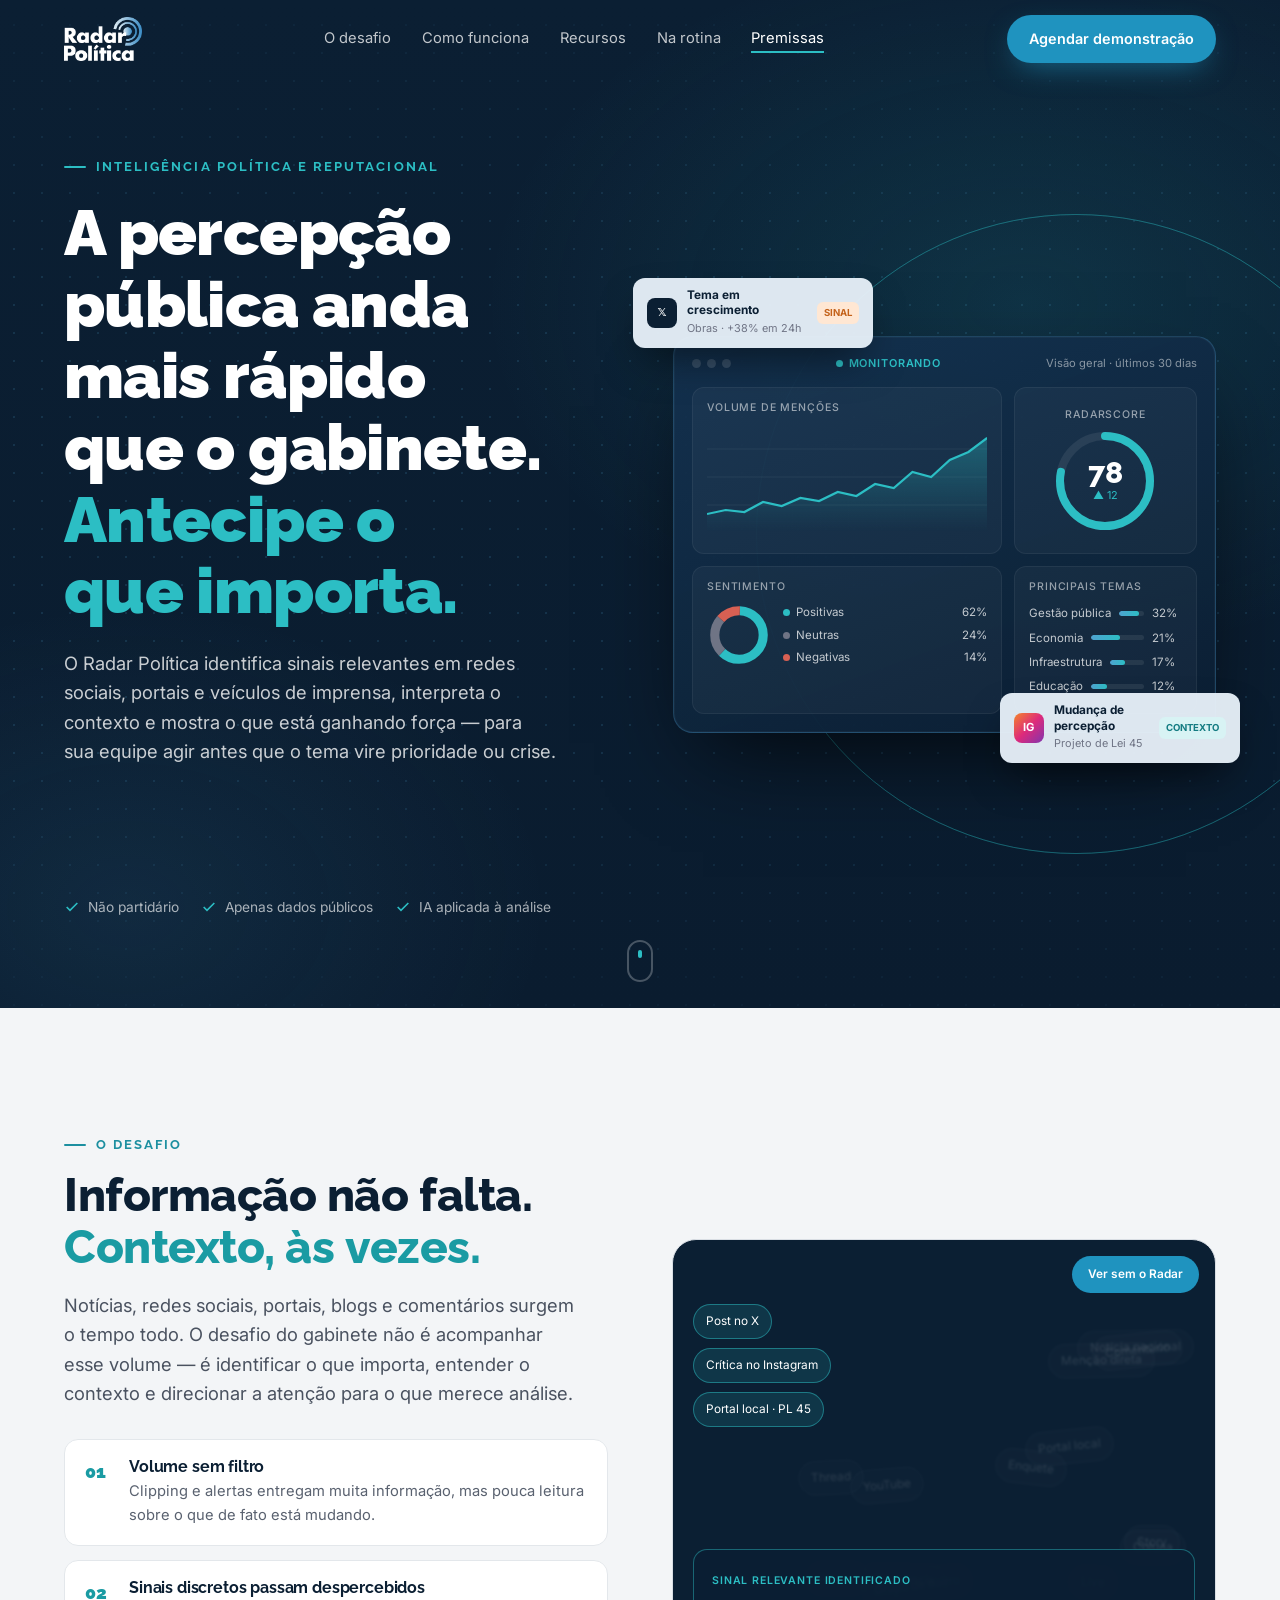
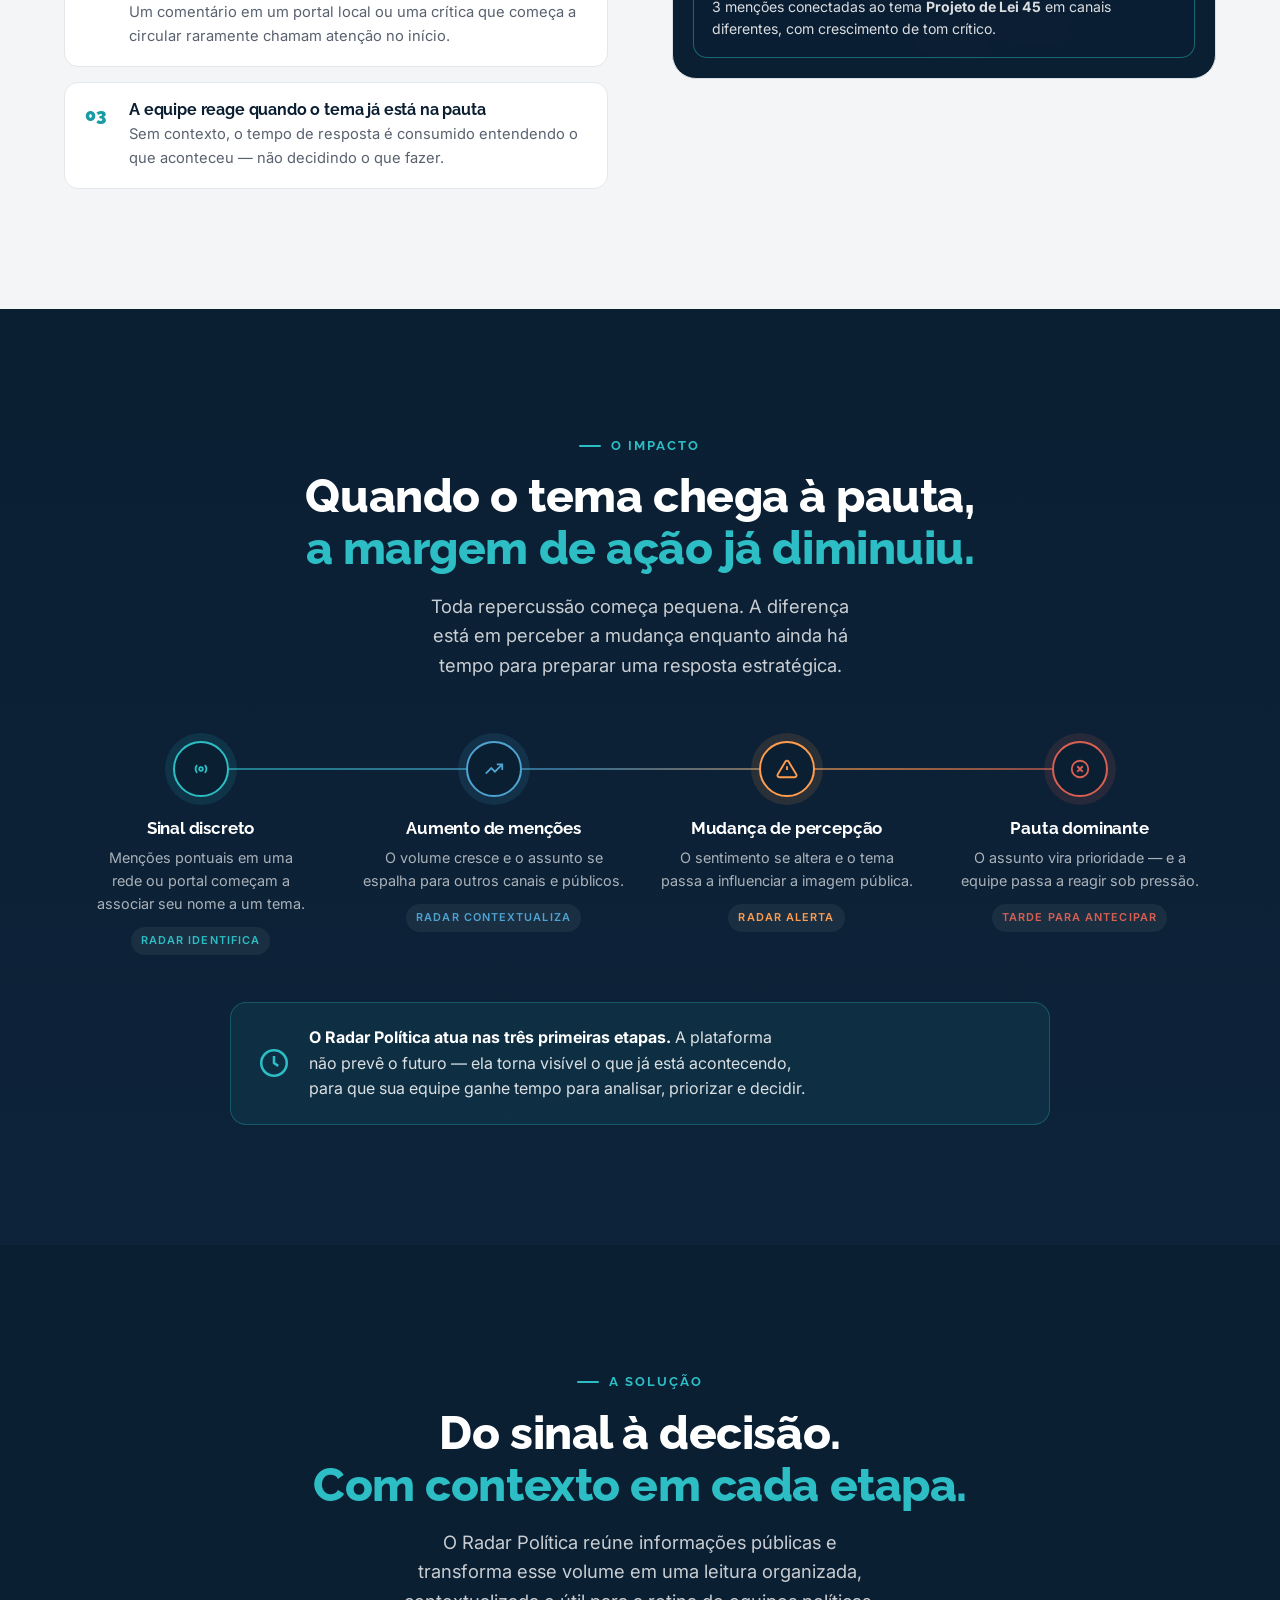
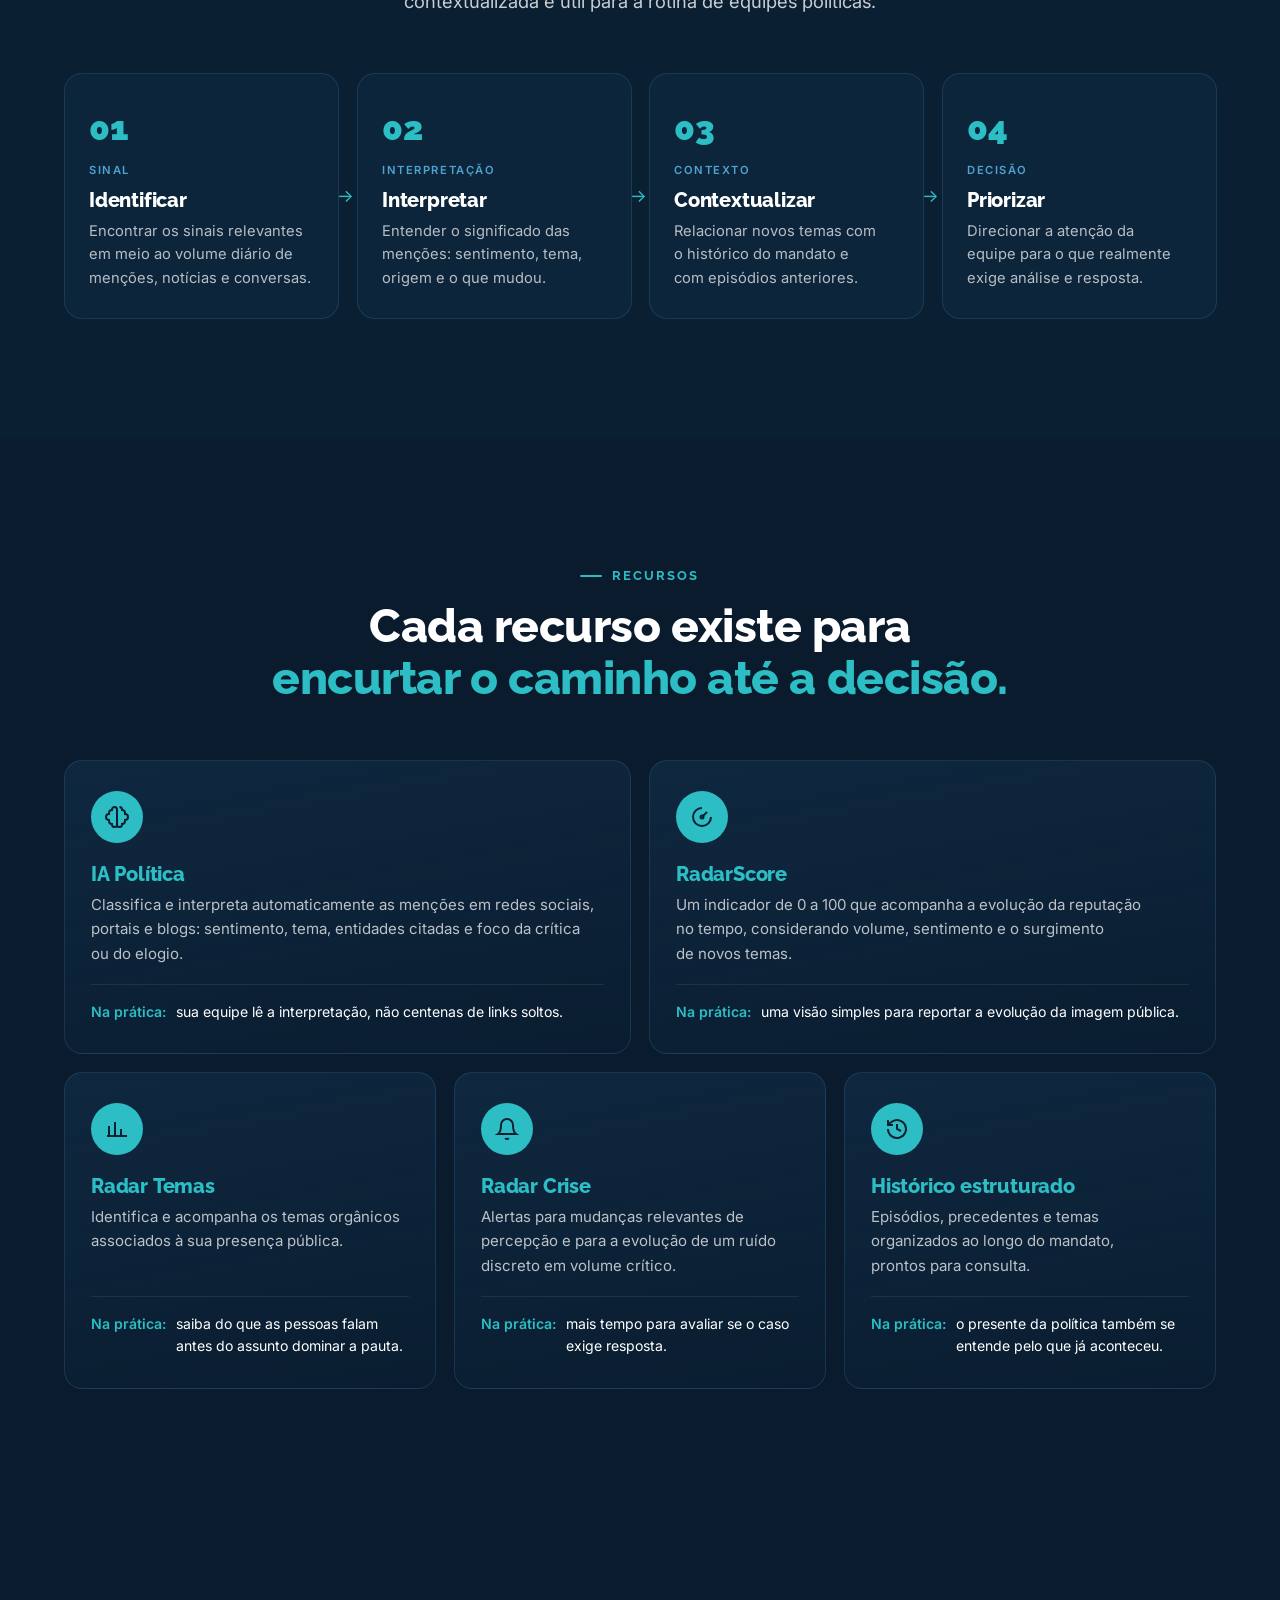
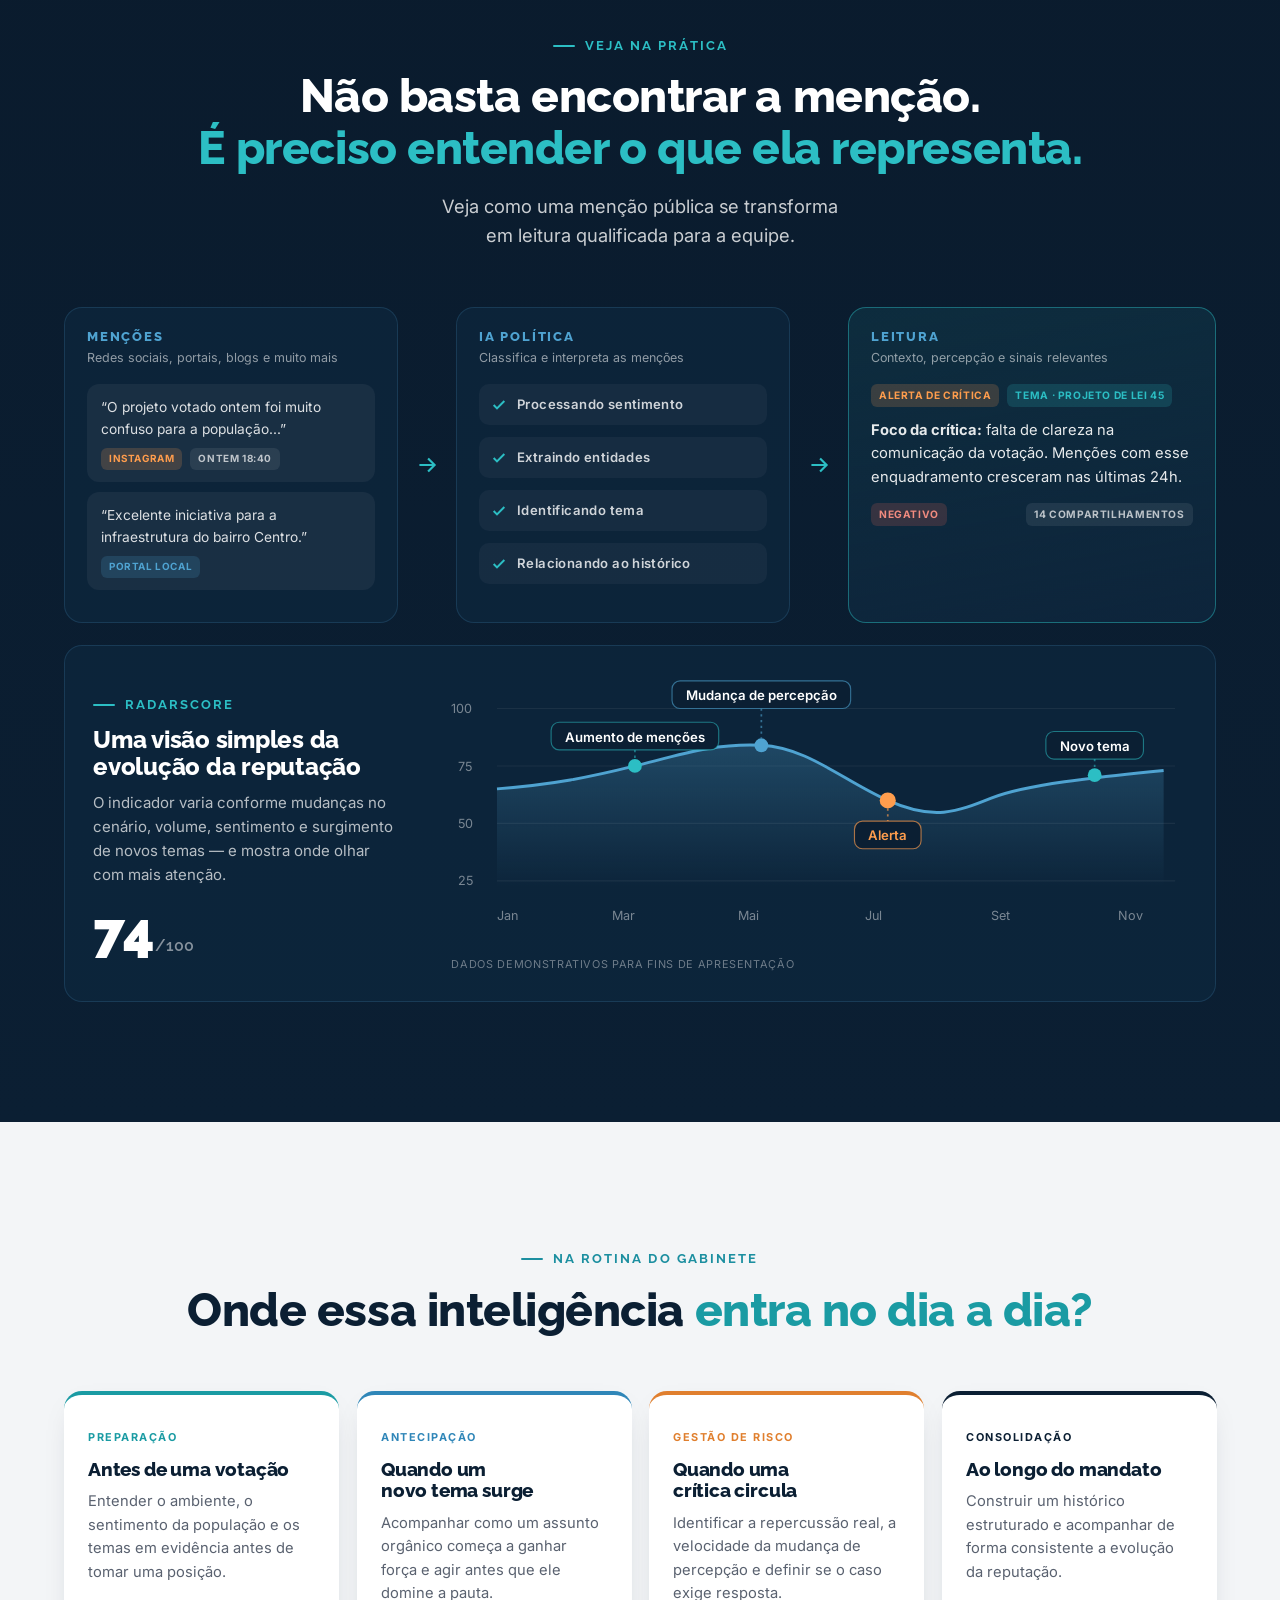
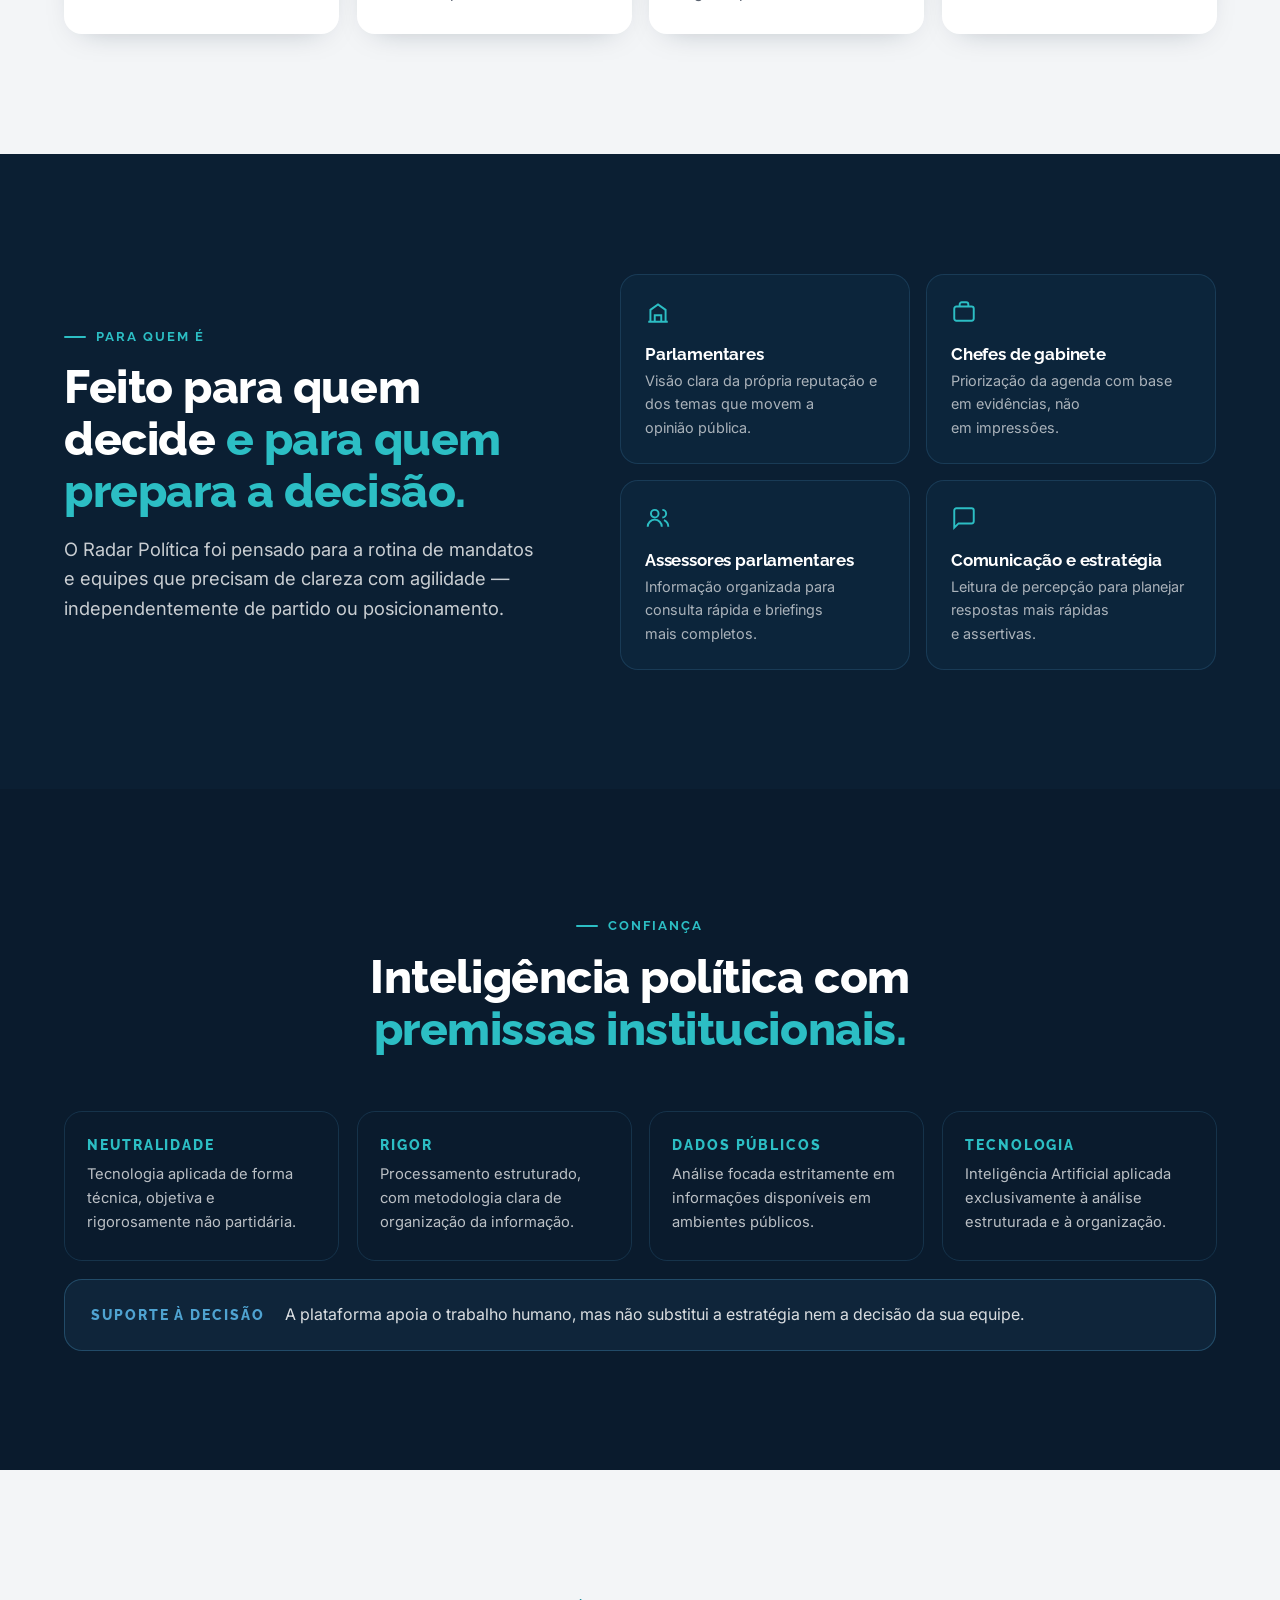
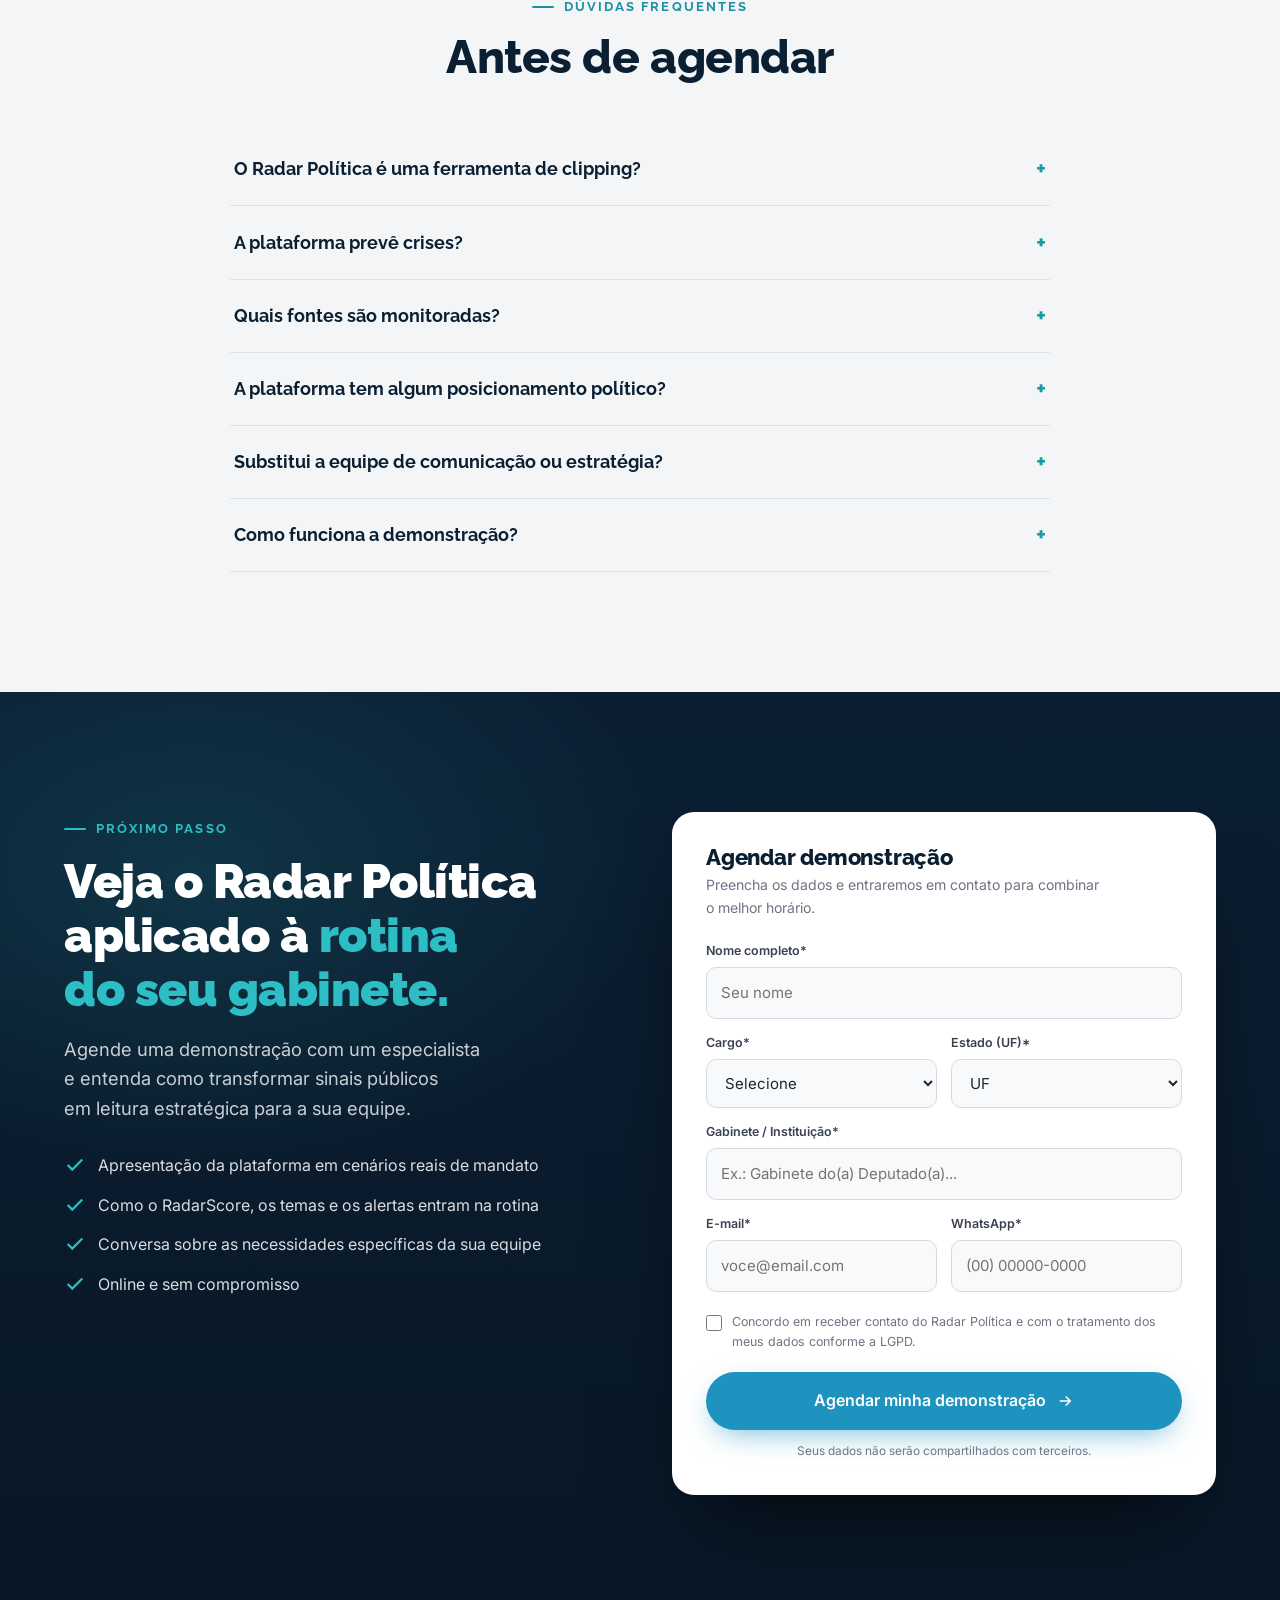
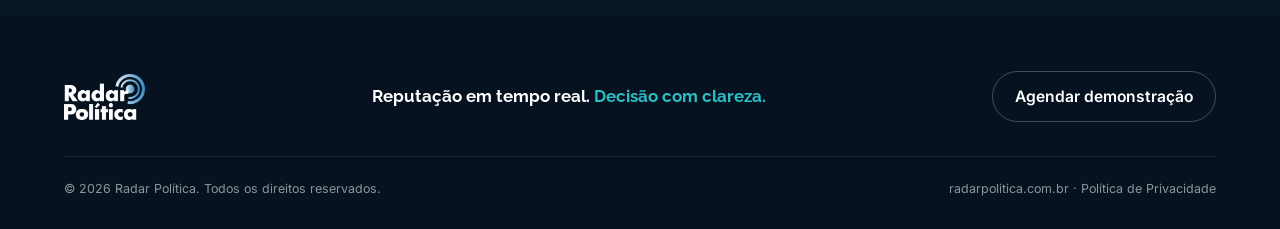
==== index.html @ b259e7de "Add files via upload" ====
<!DOCTYPE html>
<html lang="pt-BR">
<head>
<meta charset="UTF-8">
<meta name="viewport" content="width=device-width, initial-scale=1, viewport-fit=cover">
<meta name="theme-color" content="#0B1F33">
<link rel="icon" type="image/png" href="assets/img/favicon.png">
<title>Radar Política — Inteligência política e reputacional</title>
<meta name="description" content="O Radar Política transforma sinais dispersos em leitura contextualizada para que equipes políticas antecipem o que importa. Agende uma demonstração.">
<link rel="preconnect" href="https://fonts.googleapis.com">
<link rel="preconnect" href="https://fonts.gstatic.com" crossorigin>
<link href="https://fonts.googleapis.com/css2?family=Raleway:wght@500;600;700;800;900&family=Inter:wght@400;500;600&display=swap" rel="stylesheet">
<script>document.documentElement.classList.add('js')</script>
<link rel="stylesheet" href="assets/css/style.css">
</head>
<body>
<div class="progress" id="progress" aria-hidden="true"></div>

<!-- ============ HEADER ============ -->
<header id="hdr">
  <nav class="wrap nav" aria-label="Principal">
    <a href="#topo" class="logo" aria-label="Radar Política — início"><img src="assets/img/logo-radar-politica.png" alt="Radar Política"></a>
    <ul class="nav-links">
      <li><a href="#problema">O desafio</a></li>
      <li><a href="#como-funciona">Como funciona</a></li>
      <li><a href="#recursos">Recursos</a></li>
      <li><a href="#aplicacoes">Na rotina</a></li>
      <li><a href="#premissas">Premissas</a></li>
    </ul>
    <div class="nav-right">
      <a href="#demonstracao" class="btn btn-primary nav-cta">Agendar demonstração</a>
      <button class="burger" id="burger" aria-label="Abrir menu" aria-expanded="false" aria-controls="mmenu"><span></span><span></span><span></span></button>
    </div>
  </nav>
</header>

<!-- Menu mobile -->
<div class="mmenu" id="mmenu" aria-hidden="true">
  <ul>
    <li><a class="lnk" href="#problema">O desafio <span>01</span></a></li>
    <li><a class="lnk" href="#como-funciona">Como funciona <span>02</span></a></li>
    <li><a class="lnk" href="#recursos">Recursos <span>03</span></a></li>
    <li><a class="lnk" href="#aplicacoes">Na rotina <span>04</span></a></li>
    <li><a class="lnk" href="#premissas">Premissas <span>05</span></a></li>
    <li><a class="lnk" href="#faq">Dúvidas <span>06</span></a></li>
  </ul>
  <div class="mfoot">
    <a href="#demonstracao" class="btn btn-primary lnk-cta">Agendar demonstração</a>
    <p>Reputação em tempo real. Decisão com clareza.</p>
  </div>
</div>

<main>
<!-- ============ HERO ============ -->
<section class="hero" id="topo">
  <div class="dots-bg" id="dotsBg"></div>
  <div class="wrap hero-grid">
    <div class="hero-copy">
      <span class="eyebrow" data-a="up">Inteligência política e reputacional</span>
      <h1 data-a="up" style="--d:.1s">A percepção pública anda mais rápido que o gabinete. <span class="hl">Antecipe o que importa.</span></h1>
      <p class="lead" data-a="up" style="--d:.2s">O Radar Política identifica sinais relevantes em redes sociais, portais e veículos de imprensa, interpreta o contexto e mostra o que está ganhando força — para sua equipe agir antes que o tema vire prioridade ou crise.</p>
      <div class="hero-ctas" data-a="up" style="--d:.3s">
        <a href="#demonstracao" class="btn btn-primary">Agendar demonstração
          <svg viewBox="0 0 24 24" fill="none" stroke="currentColor" stroke-width="2"><path d="M5 12h14M13 6l6 6-6 6"/></svg></a>
        <a href="#como-funciona" class="btn btn-ghost">Ver como funciona</a>
      </div>
      <div class="trust" data-a="fade" style="--d:.45s">
        <span><svg viewBox="0 0 24 24" fill="none" stroke="currentColor" stroke-width="2.4"><path d="M20 6 9 17l-5-5"/></svg>Não partidário</span>
        <span><svg viewBox="0 0 24 24" fill="none" stroke="currentColor" stroke-width="2.4"><path d="M20 6 9 17l-5-5"/></svg>Apenas dados públicos</span>
        <span><svg viewBox="0 0 24 24" fill="none" stroke="currentColor" stroke-width="2.4"><path d="M20 6 9 17l-5-5"/></svg>IA aplicada à análise</span>
      </div>
    </div>

    <div class="mock-wrap" data-a="right" style="--d:.25s" aria-hidden="true">
      <div class="rings"><span></span><span></span><span></span></div>
      <div class="mock-par" id="mockPar">
        <div class="mock">
          <div class="mock-top">
            <div class="dots"><i></i><i></i><i></i></div>
            <span class="live">MONITORANDO</span>
            <small>Visão geral · últimos 30 dias</small>
          </div>
          <div class="mgrid">
            <div class="panel chart">
              <h5>Volume de menções</h5>
              <svg viewBox="0 0 300 110" preserveAspectRatio="none">
                <defs><linearGradient id="ga" x1="0" y1="0" x2="0" y2="1"><stop offset="0" stop-color="#2CBEC4" stop-opacity=".35"/><stop offset="1" stop-color="#2CBEC4" stop-opacity="0"/></linearGradient></defs>
                <g stroke="rgba(255,255,255,.06)"><path d="M0 27h300M0 55h300M0 83h300"/></g>
                <path class="area" d="M0 92 L20 88 L40 90 L60 80 L80 84 L100 76 L120 79 L140 70 L160 74 L180 62 L200 66 L220 50 L240 55 L260 38 L280 30 L300 16 L300 110 L0 110Z" fill="url(#ga)"/>
                <path class="ln" d="M0 92 L20 88 L40 90 L60 80 L80 84 L100 76 L120 79 L140 70 L160 74 L180 62 L200 66 L220 50 L240 55 L260 38 L280 30 L300 16" fill="none" stroke="#2CBEC4" stroke-width="2.2" vector-effect="non-scaling-stroke"/>
              </svg>
            </div>
            <div class="panel score">
              <h5>RadarScore</h5>
              <div class="gauge">
                <svg viewBox="0 0 104 104"><circle cx="52" cy="52" r="45" fill="none" stroke="rgba(255,255,255,.08)" stroke-width="8"/><circle class="arc" cx="52" cy="52" r="45" fill="none" stroke="#2CBEC4" stroke-width="8" stroke-linecap="round"/></svg>
                <div class="v"><b data-count="78" data-auto>0</b><em>▲ 12</em></div>
              </div>
            </div>
            <div class="panel">
              <h5>Sentimento</h5>
              <div class="sent">
                <svg width="64" height="64" viewBox="0 0 42 42"><circle cx="21" cy="21" r="15.9" fill="none" stroke="#2CBEC4" stroke-width="6" stroke-dasharray="62 38" stroke-dashoffset="25"/><circle cx="21" cy="21" r="15.9" fill="none" stroke="#6f7485" stroke-width="6" stroke-dasharray="24 76" stroke-dashoffset="63"/><circle cx="21" cy="21" r="15.9" fill="none" stroke="#D86053" stroke-width="6" stroke-dasharray="14 86" stroke-dashoffset="39"/></svg>
                <ul>
                  <li><span><i style="background:#2CBEC4"></i>Positivas</span><span>62%</span></li>
                  <li><span><i style="background:#6f7485"></i>Neutras</span><span>24%</span></li>
                  <li><span><i style="background:#D86053"></i>Negativas</span><span>14%</span></li>
                </ul>
              </div>
            </div>
            <div class="panel temas">
              <h5>Principais temas</h5>
              <ul>
                <li>Gestão pública<span class="bar"><i style="--w:80%;--bd:1.1s"></i></span><span>32%</span></li>
                <li>Economia<span class="bar"><i style="--w:56%;--bd:1.25s"></i></span><span>21%</span></li>
                <li>Infraestrutura<span class="bar"><i style="--w:44%;--bd:1.4s"></i></span><span>17%</span></li>
                <li>Educação<span class="bar"><i style="--w:30%;--bd:1.55s"></i></span><span>12%</span></li>
              </ul>
            </div>
          </div>
        </div>
        <div class="float f1">
          <span class="ic" style="background:#0B1F33">𝕏</span>
          <div><b>Tema em crescimento</b><small>Obras · +38% em 24h</small></div>
          <span class="tag" style="background:#FFE7D3;color:#C4621A">SINAL</span>
        </div>
        <div class="float f2">
          <span class="ic" style="background:linear-gradient(135deg,#F58529,#DD2A7B,#8134AF)">IG</span>
          <div><b>Mudança de percepção</b><small>Projeto de Lei 45</small></div>
          <span class="tag" style="background:#D8F3F4;color:#147C82">CONTEXTO</span>
        </div>
      </div>
    </div>
  </div>
  <a href="#problema" class="scroll-hint" aria-label="Rolar para o próximo conteúdo"></a>
</section>

<!-- ============ PROBLEMA ============ -->
<section class="sec light" id="problema">
  <div class="wrap prob-grid">
    <div>
      <span class="eyebrow" data-a="up">O desafio</span>
      <h2 class="h2" data-a="up" style="--d:.08s">Informação não falta. <span class="hl">Contexto, às vezes.</span></h2>
      <p class="lead" data-a="up" style="--d:.16s">Notícias, redes sociais, portais, blogs e comentários surgem o tempo todo. O desafio do gabinete não é acompanhar esse volume — é identificar o que importa, entender o contexto e direcionar a atenção para o que merece análise.</p>
      <div class="pains" data-stagger>
        <div class="pain" data-a="left"><span class="n">01</span><div><h4>Volume sem filtro</h4><p>Clipping e alertas entregam muita informação, mas pouca leitura sobre o que de fato está mudando.</p></div></div>
        <div class="pain" data-a="left"><span class="n">02</span><div><h4>Sinais discretos passam despercebidos</h4><p>Um comentário em um portal local ou uma crítica que começa a circular raramente chamam atenção no início.</p></div></div>
        <div class="pain" data-a="left"><span class="n">03</span><div><h4>A equipe reage quando o tema já está na pauta</h4><p>Sem contexto, o tempo de resposta é consumido entendendo o que aconteceu — não decidindo o que fazer.</p></div></div>
      </div>
    </div>
    <div class="noise" id="noise" data-a="scale" style="--d:.15s">
      <button class="toggle" id="noiseBtn" type="button">Ver com o Radar</button>
    </div>
  </div>
</section>

<!-- ============ IMPACTO ============ -->
<section class="sec impact">
  <div class="wrap center">
    <span class="eyebrow" data-a="up">O impacto</span>
    <h2 class="h2" data-a="up" style="--d:.08s">Quando o tema chega à pauta, <br><span class="hl">a margem de ação já diminuiu.</span></h2>
    <p class="lead" data-a="up" style="--d:.16s">Toda repercussão começa pequena. A diferença está em perceber a mudança enquanto ainda há tempo para preparar uma resposta estratégica.</p>

    <div class="tl" data-in data-stagger data-step=".22">
      <div class="step" data-a="up" style="--c:#2CBEC4">
        <div class="dot"><svg viewBox="0 0 24 24" fill="none" stroke="currentColor" stroke-width="2"><circle cx="12" cy="12" r="2"/><path d="M16.2 7.8a6 6 0 0 1 0 8.4M7.8 16.2a6 6 0 0 1 0-8.4"/></svg></div>
        <h4>Sinal discreto</h4>
        <p>Menções pontuais em uma rede ou portal começam a associar seu nome a um tema.</p>
        <span class="when">Radar identifica</span>
      </div>
      <div class="step" data-a="up" style="--c:#4FA3D1">
        <div class="dot"><svg viewBox="0 0 24 24" fill="none" stroke="currentColor" stroke-width="2"><path d="M3 17l6-6 4 4 8-8M15 7h6v6"/></svg></div>
        <h4>Aumento de menções</h4>
        <p>O volume cresce e o assunto se espalha para outros canais e públicos.</p>
        <span class="when">Radar contextualiza</span>
      </div>
      <div class="step" data-a="up" style="--c:#FF9D4D">
        <div class="dot"><svg viewBox="0 0 24 24" fill="none" stroke="currentColor" stroke-width="2"><path d="M12 9v4M12 17h.01"/><path d="M10.3 3.9 1.8 18a2 2 0 0 0 1.7 3h17a2 2 0 0 0 1.7-3L13.7 3.9a2 2 0 0 0-3.4 0z"/></svg></div>
        <h4>Mudança de percepção</h4>
        <p>O sentimento se altera e o tema passa a influenciar a imagem pública.</p>
        <span class="when">Radar alerta</span>
      </div>
      <div class="step" data-a="up" style="--c:#D86053">
        <div class="dot"><svg viewBox="0 0 24 24" fill="none" stroke="currentColor" stroke-width="2"><circle cx="12" cy="12" r="9"/><path d="M15 9l-6 6M9 9l6 6"/></svg></div>
        <h4>Pauta dominante</h4>
        <p>O assunto vira prioridade — e a equipe passa a reagir sob pressão.</p>
        <span class="when">Tarde para antecipar</span>
      </div>
    </div>

    <div class="window" data-a="scale">
      <svg viewBox="0 0 24 24" fill="none" stroke="currentColor" stroke-width="1.8"><circle cx="12" cy="12" r="9"/><path d="M12 7v5l3 2"/></svg>
      <p><strong>O Radar Política atua nas três primeiras etapas.</strong> A plataforma não prevê o futuro — ela torna visível o que já está acontecendo, para que sua equipe ganhe tempo para analisar, priorizar e decidir.</p>
    </div>
  </div>
</section>

<!-- ============ SOLUÇÃO ============ -->
<section class="sec" id="como-funciona">
  <div class="wrap center">
    <span class="eyebrow" data-a="up">A solução</span>
    <h2 class="h2" data-a="up" style="--d:.08s">Do sinal à decisão. <br><span class="hl">Com contexto em cada etapa.</span></h2>
    <p class="lead" data-a="up" style="--d:.16s">O Radar Política reúne informações públicas e transforma esse volume em uma leitura organizada, contextualizada e útil para a rotina de equipes políticas.</p>
    <div class="flow" data-stagger>
      <div class="fcard" data-a="up"><div class="num">01</div><div class="lbl">Sinal</div><h3>Identificar</h3><p>Encontrar os sinais relevantes em meio ao volume diário de menções, notícias e conversas.</p></div>
      <div class="fcard" data-a="up"><div class="num">02</div><div class="lbl">Interpretação</div><h3>Interpretar</h3><p>Entender o significado das menções: sentimento, tema, origem e o que mudou.</p></div>
      <div class="fcard" data-a="up"><div class="num">03</div><div class="lbl">Contexto</div><h3>Contextualizar</h3><p>Relacionar novos temas com o histórico do mandato e com episódios anteriores.</p></div>
      <div class="fcard" data-a="up"><div class="num">04</div><div class="lbl">Decisão</div><h3>Priorizar</h3><p>Direcionar a atenção da equipe para o que realmente exige análise e resposta.</p></div>
    </div>
  </div>
</section>

<!-- ============ RECURSOS ============ -->
<section class="sec features" id="recursos">
  <div class="wrap">
    <div class="center">
      <span class="eyebrow" data-a="up">Recursos</span>
      <h2 class="h2" data-a="up" style="--d:.08s">Cada recurso existe para <br><span class="hl">encurtar o caminho até a decisão.</span></h2>
    </div>
    <div class="feat-grid" data-stagger>
      <div class="feat wide" data-a="up">
        <div class="ico"><svg viewBox="0 0 24 24" fill="none" stroke="currentColor" stroke-width="2"><path d="M9.5 2A2.5 2.5 0 0 0 7 4.5v.5a3 3 0 0 0-3 3v1a3 3 0 0 0 0 6v1a3 3 0 0 0 3 3v.5A2.5 2.5 0 0 0 12 19.5v-15A2.5 2.5 0 0 0 9.5 2zM14.5 2A2.5 2.5 0 0 1 17 4.5v.5a3 3 0 0 1 3 3v1a3 3 0 0 1 0 6v1a3 3 0 0 1-3 3v.5a2.5 2.5 0 0 1-5 0"/></svg></div>
        <h3>IA Política</h3>
        <p>Classifica e interpreta automaticamente as menções em redes sociais, portais e blogs: sentimento, tema, entidades citadas e foco da crítica ou do elogio.</p>
        <div class="ben"><b>Na prática:</b> <span>sua equipe lê a interpretação, não centenas de links soltos.</span></div>
      </div>
      <div class="feat wide" data-a="up">
        <div class="ico"><svg viewBox="0 0 24 24" fill="none" stroke="currentColor" stroke-width="2"><path d="M12 3a9 9 0 1 0 9 9"/><path d="M12 12l5-5"/><circle cx="12" cy="12" r="1.5"/></svg></div>
        <h3>RadarScore</h3>
        <p>Um indicador de 0 a 100 que acompanha a evolução da reputação no tempo, considerando volume, sentimento e o surgimento de novos temas.</p>
        <div class="ben"><b>Na prática:</b> <span>uma visão simples para reportar a evolução da imagem pública.</span></div>
      </div>
      <div class="feat" data-a="up">
        <div class="ico"><svg viewBox="0 0 24 24" fill="none" stroke="currentColor" stroke-width="2"><path d="M4 19V9M10 19V5M16 19v-7M22 19H2"/></svg></div>
        <h3>Radar Temas</h3>
        <p>Identifica e acompanha os temas orgânicos associados à sua presença pública.</p>
        <div class="ben"><b>Na prática:</b> <span>saiba do que as pessoas falam antes do assunto dominar a pauta.</span></div>
      </div>
      <div class="feat" data-a="up">
        <div class="ico"><svg viewBox="0 0 24 24" fill="none" stroke="currentColor" stroke-width="2"><path d="M6 8a6 6 0 0 1 12 0c0 7 3 9 3 9H3s3-2 3-9M10.3 21a1.9 1.9 0 0 0 3.4 0"/></svg></div>
        <h3>Radar Crise</h3>
        <p>Alertas para mudanças relevantes de percepção e para a evolução de um ruído discreto em volume crítico.</p>
        <div class="ben"><b>Na prática:</b> <span>mais tempo para avaliar se o caso exige resposta.</span></div>
      </div>
      <div class="feat" data-a="up">
        <div class="ico"><svg viewBox="0 0 24 24" fill="none" stroke="currentColor" stroke-width="2"><path d="M3 12a9 9 0 1 0 3-6.7L3 8"/><path d="M3 3v5h5M12 7v5l4 2"/></svg></div>
        <h3>Histórico estruturado</h3>
        <p>Episódios, precedentes e temas organizados ao longo do mandato, prontos para consulta.</p>
        <div class="ben"><b>Na prática:</b> <span>o presente da política também se entende pelo que já aconteceu.</span></div>
      </div>
    </div>
  </div>
</section>

<!-- ============ EVIDÊNCIA ============ -->
<section class="sec evid" id="evidencia">
  <div class="wrap">
    <div class="center">
      <span class="eyebrow" data-a="up">Veja na prática</span>
      <h2 class="h2" data-a="up" style="--d:.08s">Não basta encontrar a menção. <br><span class="hl">É preciso entender o que ela representa.</span></h2>
      <p class="lead" data-a="up" style="--d:.16s">Veja como uma menção pública se transforma em leitura qualificada para a equipe.</p>
    </div>

    <div class="demo" data-stagger data-step=".18">
      <div class="dcol" data-a="up">
        <h5>MENÇÕES</h5><small>Redes sociais, portais, blogs e muito mais</small>
        <div class="mention">“O projeto votado ontem foi muito confuso para a população...”
          <div class="meta"><span class="pill p-or">INSTAGRAM</span><span class="pill p-gr">ONTEM 18:40</span></div></div>
        <div class="mention">“Excelente iniciativa para a infraestrutura do bairro Centro.”
          <div class="meta"><span class="pill p-bl">PORTAL LOCAL</span></div></div>
      </div>
      <div class="arrow" data-a="fade"><svg viewBox="0 0 24 24" fill="none" stroke="currentColor" stroke-width="2"><path d="M5 12h14M13 6l6 6-6 6"/></svg></div>
      <div class="dcol" data-a="up">
        <h5>IA POLÍTICA</h5><small>Classifica e interpreta as menções</small>
        <ul class="checks">
          <li style="--cd:.5s"><svg viewBox="0 0 24 24" fill="none" stroke="currentColor" stroke-width="3"><path d="M20 6 9 17l-5-5"/></svg>Processando sentimento</li>
          <li style="--cd:.7s"><svg viewBox="0 0 24 24" fill="none" stroke="currentColor" stroke-width="3"><path d="M20 6 9 17l-5-5"/></svg>Extraindo entidades</li>
          <li style="--cd:.9s"><svg viewBox="0 0 24 24" fill="none" stroke="currentColor" stroke-width="3"><path d="M20 6 9 17l-5-5"/></svg>Identificando tema</li>
          <li style="--cd:1.1s"><svg viewBox="0 0 24 24" fill="none" stroke="currentColor" stroke-width="3"><path d="M20 6 9 17l-5-5"/></svg>Relacionando ao histórico</li>
        </ul>
      </div>
      <div class="arrow" data-a="fade"><svg viewBox="0 0 24 24" fill="none" stroke="currentColor" stroke-width="2"><path d="M5 12h14M13 6l6 6-6 6"/></svg></div>
      <div class="dcol reading" data-a="up">
        <h5>LEITURA</h5><small>Contexto, percepção e sinais relevantes</small>
        <div class="tags"><span class="pill p-or">ALERTA DE CRÍTICA</span><span class="pill p-cy">TEMA · PROJETO DE LEI 45</span></div>
        <p><strong>Foco da crítica:</strong> falta de clareza na comunicação da votação. Menções com esse enquadramento cresceram nas últimas 24h.</p>
        <div class="foot"><span class="pill p-rd">NEGATIVO</span><span class="pill p-gr">14 COMPARTILHAMENTOS</span></div>
      </div>
    </div>

    <div class="scorebox" data-a="up">
      <div>
        <span class="eyebrow">RadarScore</span>
        <h3>Uma visão simples da evolução da reputação</h3>
        <p>O indicador varia conforme mudanças no cenário, volume, sentimento e surgimento de novos temas — e mostra onde olhar com mais atenção.</p>
        <div class="big"><span data-count="74">0</span><small>/100</small></div>
      </div>
      <div class="schart" data-in>
        <svg viewBox="0 0 640 230" fill="none" role="img" aria-label="Gráfico demonstrativo do RadarScore ao longo do ano">
          <defs><linearGradient id="gb" x1="0" y1="0" x2="0" y2="1"><stop offset="0" stop-color="#4FA3D1" stop-opacity=".28"/><stop offset="1" stop-color="#4FA3D1" stop-opacity="0"/></linearGradient></defs>
          <g stroke="rgba(255,255,255,.06)"><path d="M40 30h590M40 80h590M40 130h590M40 180h590"/></g>
          <g class="ax" fill="rgba(255,255,255,.45)" font-family="Inter"><text x="0" y="34">100</text><text x="6" y="84">75</text><text x="6" y="134">50</text><text x="6" y="184">25</text>
          <text x="40" y="214">Jan</text><text x="140" y="214">Mar</text><text x="250" y="214">Mai</text><text x="360" y="214">Jul</text><text x="470" y="214">Set</text><text x="580" y="214">Nov</text></g>
          <path class="sarea" d="M40 100 C90 96,120 90,160 80 S230 60,270 62 S340 92,380 110 S440 120,470 108 S560 90,620 84 L620 185 L40 185Z" fill="url(#gb)"/>
          <path class="sline" pathLength="1" d="M40 100 C90 96,120 90,160 80 S230 60,270 62 S340 92,380 110 S440 120,470 108 S560 90,620 84" stroke="#4FA3D1" stroke-width="2.5"/>
          <circle class="pt" style="transition-delay:.7s" cx="160" cy="80" r="6" fill="#2CBEC4"/>
          <circle class="pt" style="transition-delay:1s" cx="270" cy="62" r="6" fill="#4FA3D1"/>
          <circle class="pt" style="transition-delay:1.35s" cx="380" cy="110" r="7" fill="#FF9D4D"/>
          <circle class="pt" style="transition-delay:1.9s" cx="560" cy="88" r="6" fill="#2CBEC4"/>
          <g font-family="Inter,system-ui,sans-serif" font-size="11.5" font-weight="600">
            <g class="lab" data-cx="160" style="transition-delay:.9s"><line x1="160" y1="66" x2="160" y2="74" stroke="rgba(44,190,196,.55)" stroke-width="1.5" stroke-dasharray="2 3"/><rect x="89.5" y="42" width="141" height="24" rx="7" fill="#0B1F33" stroke="rgba(44,190,196,.55)"/><text x="160" y="54.5" text-anchor="middle" dominant-baseline="central" fill="#fff">Aumento de menções</text></g>
            <g class="lab" data-cx="270" style="transition-delay:1.2s"><line x1="270" y1="30" x2="270" y2="56" stroke="rgba(79,163,209,.6)" stroke-width="1.5" stroke-dasharray="2 3"/><rect x="193.0" y="6" width="154" height="24" rx="7" fill="#0B1F33" stroke="rgba(79,163,209,.6)"/><text x="270" y="18.5" text-anchor="middle" dominant-baseline="central" fill="#fff">Mudança de percepção</text></g>
            <g class="lab" data-cx="380" style="transition-delay:1.55s"><line x1="380" y1="117" x2="380" y2="128" stroke="rgba(255,157,77,.65)" stroke-width="1.5" stroke-dasharray="2 3"/><rect x="349.0" y="128" width="62" height="24" rx="7" fill="#0B1F33" stroke="rgba(255,157,77,.65)"/><text x="380" y="140.5" text-anchor="middle" dominant-baseline="central" fill="#FF9D4D">Alerta</text></g>
            <g class="lab" data-cx="560" style="transition-delay:2.1s"><line x1="560" y1="74" x2="560" y2="82" stroke="rgba(44,190,196,.55)" stroke-width="1.5" stroke-dasharray="2 3"/><rect x="519.5" y="50" width="81" height="24" rx="7" fill="#0B1F33" stroke="rgba(44,190,196,.55)"/><text x="560" y="62.5" text-anchor="middle" dominant-baseline="central" fill="#fff">Novo tema</text></g>
          </g>
        </svg>
        <ul class="slegend">
          <li><i style="background:#2CBEC4"></i>Aumento de menções</li>
          <li><i style="background:#4FA3D1"></i>Mudança de percepção</li>
          <li><i style="background:#FF9D4D"></i>Alerta</li>
          <li><i style="background:#2CBEC4"></i>Novo tema</li>
        </ul>
        <div class="note">Dados demonstrativos para fins de apresentação</div>
      </div>
    </div>
  </div>
</section>

<!-- ============ APLICAÇÕES ============ -->
<section class="sec light" id="aplicacoes">
  <div class="wrap">
    <div class="center">
      <span class="eyebrow" data-a="up">Na rotina do gabinete</span>
      <h2 class="h2" data-a="up" style="--d:.08s">Onde essa inteligência <span class="hl">entra no dia a dia?</span></h2>
    </div>
    <div class="cases-grid" data-stagger>
      <div class="case" data-a="up" style="--c:#1A9BA3"><small>Preparação</small><h3>Antes de uma votação</h3><p>Entender o ambiente, o sentimento da população e os temas em evidência antes de tomar uma posição.</p></div>
      <div class="case" data-a="up" style="--c:#2F86B8"><small>Antecipação</small><h3>Quando um novo tema surge</h3><p>Acompanhar como um assunto orgânico começa a ganhar força e agir antes que ele domine a pauta.</p></div>
      <div class="case" data-a="up" style="--c:#E07F2E"><small>Gestão de risco</small><h3>Quando uma crítica circula</h3><p>Identificar a repercussão real, a velocidade da mudança de percepção e definir se o caso exige resposta.</p></div>
      <div class="case" data-a="up" style="--c:#0B1F33"><small>Consolidação</small><h3>Ao longo do mandato</h3><p>Construir um histórico estruturado e acompanhar de forma consistente a evolução da reputação.</p></div>
    </div>
    <div class="swipe" aria-hidden="true">Deslize para ver mais <svg width="16" height="16" viewBox="0 0 24 24" fill="none" stroke="currentColor" stroke-width="2"><path d="M5 12h14M13 6l6 6-6 6"/></svg></div>
  </div>
</section>

<!-- ============ PARA QUEM ============ -->
<section class="sec">
  <div class="wrap aud">
    <div>
      <span class="eyebrow" data-a="up">Para quem é</span>
      <h2 class="h2" data-a="up" style="--d:.08s">Feito para quem decide <span class="hl">e para quem prepara a decisão.</span></h2>
      <p class="lead" data-a="up" style="--d:.16s">O Radar Política foi pensado para a rotina de mandatos e equipes que precisam de clareza com agilidade — independentemente de partido ou posicionamento.</p>
    </div>
    <div class="aud-list" data-stagger>
      <div class="aud-item" data-a="scale"><svg viewBox="0 0 24 24" fill="none" stroke="currentColor" stroke-width="1.8"><path d="M3 21h18M5 21V10l7-5 7 5v11M9 21v-6h6v6"/></svg><h4>Parlamentares</h4><p>Visão clara da própria reputação e dos temas que movem a opinião pública.</p></div>
      <div class="aud-item" data-a="scale"><svg viewBox="0 0 24 24" fill="none" stroke="currentColor" stroke-width="1.8"><rect x="3" y="7" width="18" height="13" rx="2"/><path d="M8 7V5a2 2 0 0 1 2-2h4a2 2 0 0 1 2 2v2"/></svg><h4>Chefes de gabinete</h4><p>Priorização da agenda com base em evidências, não em impressões.</p></div>
      <div class="aud-item" data-a="scale"><svg viewBox="0 0 24 24" fill="none" stroke="currentColor" stroke-width="1.8"><circle cx="9" cy="8" r="3.5"/><path d="M2.5 20a6.5 6.5 0 0 1 13 0M16 4.5a3.5 3.5 0 0 1 0 7M21.5 20a6.5 6.5 0 0 0-4-6"/></svg><h4>Assessores parlamentares</h4><p>Informação organizada para consulta rápida e briefings mais completos.</p></div>
      <div class="aud-item" data-a="scale"><svg viewBox="0 0 24 24" fill="none" stroke="currentColor" stroke-width="1.8"><path d="M21 15a2 2 0 0 1-2 2H7l-4 4V5a2 2 0 0 1 2-2h14a2 2 0 0 1 2 2z"/></svg><h4>Comunicação e estratégia</h4><p>Leitura de percepção para planejar respostas mais rápidas e assertivas.</p></div>
    </div>
  </div>
</section>

<!-- ============ PREMISSAS ============ -->
<section class="sec prem" id="premissas">
  <div class="wrap">
    <div class="center">
      <span class="eyebrow" data-a="up">Confiança</span>
      <h2 class="h2" data-a="up" style="--d:.08s">Inteligência política com <br><span class="hl">premissas institucionais.</span></h2>
    </div>
    <div class="prem-grid" data-stagger>
      <div class="pr" data-a="up"><h4>NEUTRALIDADE</h4><p>Tecnologia aplicada de forma técnica, objetiva e rigorosamente não partidária.</p></div>
      <div class="pr" data-a="up"><h4>RIGOR</h4><p>Processamento estruturado, com metodologia clara de organização da informação.</p></div>
      <div class="pr" data-a="up"><h4>DADOS PÚBLICOS</h4><p>Análise focada estritamente em informações disponíveis em ambientes públicos.</p></div>
      <div class="pr" data-a="up"><h4>TECNOLOGIA</h4><p>Inteligência Artificial aplicada exclusivamente à análise estruturada e à organização.</p></div>
    </div>
    <div class="support" data-a="up"><b>SUPORTE À DECISÃO</b><p>A plataforma apoia o trabalho humano, mas não substitui a estratégia nem a decisão da sua equipe.</p></div>
  </div>
</section>

<!-- ============ FAQ ============ -->
<section class="sec light" id="faq">
  <div class="wrap">
    <div class="center">
      <span class="eyebrow" data-a="up">Dúvidas frequentes</span>
      <h2 class="h2" data-a="up" style="--d:.08s">Antes de agendar</h2>
    </div>
    <div class="faq" data-stagger data-step=".07">
      <details data-a="up"><summary>O Radar Política é uma ferramenta de clipping?</summary><div class="ans"><p>Não. O clipping reúne notícias. O Radar Política vai além: identifica sinais relevantes, interpreta o sentimento e o tema de cada menção e relaciona tudo ao contexto e ao histórico, para que a equipe saiba o que merece atenção.</p></div></details>
      <details data-a="up"><summary>A plataforma prevê crises?</summary><div class="ans"><p>Não fazemos previsões nem garantias. O Radar torna visíveis mudanças que já estão acontecendo — como aumento de menções ou alteração de percepção — enquanto ainda são discretas, dando à equipe mais tempo para analisar e decidir.</p></div></details>
      <details data-a="up"><summary>Quais fontes são monitoradas?</summary><div class="ans"><p>Redes sociais, portais de notícias, blogs e outros ambientes públicos. A análise considera exclusivamente informações disponíveis publicamente.</p></div></details>
      <details data-a="up"><summary>A plataforma tem algum posicionamento político?</summary><div class="ans"><p>Não. O Radar Política é rigorosamente não partidário e atende mandatos e equipes de qualquer espectro, com a mesma metodologia.</p></div></details>
      <details data-a="up"><summary>Substitui a equipe de comunicação ou estratégia?</summary><div class="ans"><p>Não. A plataforma organiza e interpreta a informação para apoiar o trabalho humano. A estratégia e a decisão continuam com a sua equipe.</p></div></details>
      <details data-a="up"><summary>Como funciona a demonstração?</summary><div class="ans"><p>É uma conversa online com um especialista, em que apresentamos a plataforma aplicada a cenários reais da rotina de um gabinete e tiramos as dúvidas da sua equipe. Sem compromisso.</p></div></details>
    </div>
  </div>
</section>

<!-- ============ CTA / FORM ============ -->
<section class="cta" id="demonstracao">
  <div class="wrap cta-grid">
    <div>
      <span class="eyebrow" data-a="up">Próximo passo</span>
      <h2 data-a="up" style="--d:.08s">Veja o Radar Política aplicado à <span class="hl">rotina do seu gabinete.</span></h2>
      <p class="lead" data-a="up" style="--d:.16s">Agende uma demonstração com um especialista e entenda como transformar sinais públicos em leitura estratégica para a sua equipe.</p>
      <ul class="ben-list" data-stagger>
        <li data-a="left"><svg viewBox="0 0 24 24" fill="none" stroke="currentColor" stroke-width="2.4"><path d="M20 6 9 17l-5-5"/></svg>Apresentação da plataforma em cenários reais de mandato</li>
        <li data-a="left"><svg viewBox="0 0 24 24" fill="none" stroke="currentColor" stroke-width="2.4"><path d="M20 6 9 17l-5-5"/></svg>Como o RadarScore, os temas e os alertas entram na rotina</li>
        <li data-a="left"><svg viewBox="0 0 24 24" fill="none" stroke="currentColor" stroke-width="2.4"><path d="M20 6 9 17l-5-5"/></svg>Conversa sobre as necessidades específicas da sua equipe</li>
        <li data-a="left"><svg viewBox="0 0 24 24" fill="none" stroke="currentColor" stroke-width="2.4"><path d="M20 6 9 17l-5-5"/></svg>Online e sem compromisso</li>
      </ul>
    </div>

    <form class="card" id="leadForm" novalidate data-a="right" style="--d:.15s">
      <div id="formBody">
        <h3>Agendar demonstração</h3>
        <p class="sub">Preencha os dados e entraremos em contato para combinar o melhor horário.</p>
        <div class="fld"><label for="nome">Nome completo*</label><input id="nome" name="nome" required autocomplete="name" placeholder="Seu nome"><span class="msg">Informe seu nome.</span></div>
        <div class="row">
          <div class="fld"><label for="cargo">Cargo*</label>
            <select id="cargo" name="cargo" required>
              <option value="">Selecione</option><option>Parlamentar</option><option>Chefe de gabinete</option><option>Assessor(a) parlamentar</option><option>Comunicação / Estratégia</option><option>Outro</option>
            </select><span class="msg">Selecione seu cargo.</span></div>
          <div class="fld"><label for="uf">Estado (UF)*</label>
            <select id="uf" name="uf" required><option value="">UF</option></select><span class="msg">Selecione o estado.</span></div>
        </div>
        <div class="fld"><label for="org">Gabinete / Instituição*</label><input id="org" name="org" required autocomplete="organization" placeholder="Ex.: Gabinete do(a) Deputado(a)..."><span class="msg">Informe o gabinete ou instituição.</span></div>
        <div class="row">
          <div class="fld"><label for="email">E-mail*</label><input id="email" name="email" type="email" inputmode="email" required autocomplete="email" placeholder="voce@email.com"><span class="msg">Informe um e-mail válido.</span></div>
          <div class="fld"><label for="tel">WhatsApp*</label><input id="tel" name="tel" type="tel" inputmode="numeric" required autocomplete="tel" placeholder="(00) 00000-0000" maxlength="15"><span class="msg">Informe um número com DDD.</span></div>
        </div>
        <label class="consent" id="consentLbl"><input type="checkbox" id="lgpd" required> Concordo em receber contato do Radar Política e com o tratamento dos meus dados conforme a LGPD.</label>
        <button class="btn btn-primary" type="submit">Agendar minha demonstração
          <svg viewBox="0 0 24 24" fill="none" stroke="currentColor" stroke-width="2"><path d="M5 12h14M13 6l6 6-6 6"/></svg></button>
        <p class="form-note">Seus dados não serão compartilhados com terceiros.</p>
      </div>
      <div class="ok" id="formOk" role="status">
        <svg viewBox="0 0 24 24" fill="none" stroke="currentColor" stroke-width="2"><circle cx="12" cy="12" r="10"/><path d="M8 12.5l2.5 2.5L16 9.5"/></svg>
        <h3>Solicitação recebida!</h3>
        <p>Nossa equipe entrará em contato em breve para agendar sua demonstração.</p>
      </div>
    </form>
  </div>
</section>
</main>

<footer>
  <div class="wrap">
    <div class="foot" data-a="fade">
      <img src="assets/img/logo-radar-politica.png" alt="Radar Política">
      <div class="tagline">Reputação em tempo real. <span class="hl">Decisão com clareza.</span></div>
      <a href="#demonstracao" class="btn btn-ghost" style="padding:12px 22px">Agendar demonstração</a>
    </div>
    <div class="foot-b">
      <span>© 2026 Radar Política. Todos os direitos reservados.</span>
      <span>radarpolitica.com.br · Política de Privacidade</span>
    </div>
  </div>
</footer>

<div class="mcta" id="mcta"><a href="#demonstracao" class="btn btn-primary">Agendar demonstração</a></div>

<script src="assets/js/main.js" defer></script>
</body>
</html>
---- assets/css/style.css ----
:root{
  --navy:#0B1F33; --navy-2:#102A43; --ink:#22272b;
  --blue:#4FA3D1; --cyan:#2CBEC4; --cta:#1F93BF; --cta-h:#24A6D4;
  --orange:#FF9D4D; --red:#D86053; --gray:#6f7485;
  --line:rgba(79,163,209,.18); --card:rgba(16,42,67,.55);
  --r:18px; --max:1200px; --gut:24px; --hdr:78px;
  --ease:cubic-bezier(.2,.7,.2,1);
  --ff-h:Raleway,Inter,system-ui,sans-serif; --ff-b:Inter,system-ui,-apple-system,"Segoe UI",sans-serif;
}
*{box-sizing:border-box;margin:0;padding:0}
html{scroll-behavior:smooth;scroll-padding-top:calc(var(--hdr) + 8px);-webkit-text-size-adjust:100%}
body{font-family:var(--ff-b);font-size:16px;background:var(--navy);color:#fff;line-height:1.6;-webkit-font-smoothing:antialiased;overflow-x:hidden}
body.lock{overflow:hidden}
img{max-width:100%;display:block}
a{color:inherit;text-decoration:none}
button{font:inherit}
h1,h2,h3,h4,h5{font-family:var(--ff-h);line-height:1.12;letter-spacing:-.01em}
.wrap{max-width:var(--max);margin:0 auto;padding:0 var(--gut)}
.hl{color:var(--cyan)}
.eyebrow{font-family:var(--ff-h);font-weight:700;font-size:.8rem;letter-spacing:.16em;text-transform:uppercase;color:var(--cyan);display:inline-flex;align-items:center;gap:10px}
.eyebrow::before{content:"";width:22px;height:2px;background:currentColor;border-radius:2px;transition:width .9s var(--ease) .25s}
.js .eyebrow[data-a]:not(.in)::before{width:0}
.h2{font-size:clamp(1.75rem,1.1rem + 2.6vw,2.9rem);font-weight:800;margin:14px 0 18px}
.lead{font-size:clamp(1rem,.95rem + .3vw,1.15rem);color:rgba(255,255,255,.78);max-width:640px}
section{position:relative}
.sec{padding:clamp(72px,6rem + 2vw,120px) 0}
.center{text-align:center}.center .lead{margin:0 auto}
:focus-visible{outline:2px solid var(--cyan);outline-offset:3px;border-radius:6px}

/* ---------- Scroll animations ---------- */
.js [data-a]{opacity:0;transition:opacity .9s var(--ease),transform .9s var(--ease);transition-delay:var(--d,0s);will-change:opacity,transform}
.js [data-a="up"]{transform:translateY(28px)}
.js [data-a="left"]{transform:translateX(-40px)}
.js [data-a="right"]{transform:translateX(40px)}
.js [data-a="scale"]{transform:scale(.94) translateY(16px)}
.js [data-a="fade"]{transform:none}
.js [data-a].in{opacity:1;transform:none}
.progress{position:fixed;top:0;left:0;height:3px;width:100%;transform-origin:0 50%;transform:scaleX(0);background:linear-gradient(90deg,var(--cyan),var(--blue));z-index:100}

/* ---------- Buttons ---------- */
.btn{display:inline-flex;align-items:center;justify-content:center;gap:10px;font-family:var(--ff-b);font-weight:600;font-size:.98rem;padding:16px 28px;border-radius:999px;transition:background .25s,transform .25s,border-color .25s,color .25s,box-shadow .25s;cursor:pointer;border:0;white-space:nowrap;min-height:48px}
.btn-primary{background:var(--cta);color:#fff;box-shadow:0 10px 30px -10px rgba(31,147,191,.7)}
.btn-ghost{border:1px solid rgba(255,255,255,.25);color:#fff;background:transparent}
.btn svg{width:18px;height:18px;transition:transform .25s}
@media (hover:hover){
  .btn-primary:hover{background:var(--cta-h);transform:translateY(-2px)}
  .btn-primary:hover svg{transform:translateX(3px)}
  .btn-ghost:hover{border-color:var(--cyan);color:var(--cyan)}
}

/* ---------- Header ---------- */
header{position:fixed;inset:0 0 auto 0;z-index:80;transition:background .3s,border-color .3s,transform .35s var(--ease);border-bottom:1px solid transparent}
header.scrolled{background:rgba(11,31,51,.9);backdrop-filter:blur(14px);-webkit-backdrop-filter:blur(14px);border-bottom-color:var(--line)}
header.hide{transform:translateY(-100%)}
.nav{display:flex;align-items:center;justify-content:space-between;height:var(--hdr);gap:20px}
.nav .logo img{height:44px;width:auto}
.nav-links{display:flex;gap:clamp(18px,2.4vw,34px);list-style:none;font-size:.92rem;color:rgba(255,255,255,.75)}
.nav-links a{position:relative;padding:6px 0}
.nav-links a::after{content:"";position:absolute;left:0;bottom:0;height:2px;width:100%;background:var(--cyan);transform:scaleX(0);transform-origin:left;transition:transform .3s var(--ease)}
.nav-links a:hover,.nav-links a.active{color:#fff}
.nav-links a:hover::after,.nav-links a.active::after{transform:scaleX(1)}
.nav-cta{padding:12px 22px!important;font-size:.9rem!important;min-height:44px!important}
.nav-right{display:flex;align-items:center;gap:12px}
.burger{display:none;width:46px;height:46px;border-radius:12px;background:rgba(255,255,255,.06);border:1px solid rgba(255,255,255,.12);cursor:pointer;position:relative}
.burger span{position:absolute;left:12px;right:12px;height:2px;background:#fff;border-radius:2px;transition:transform .35s var(--ease),opacity .2s,top .35s var(--ease)}
.burger span:nth-child(1){top:15px}.burger span:nth-child(2){top:22px}.burger span:nth-child(3){top:29px}
.menu-open .burger span:nth-child(1){top:22px;transform:rotate(45deg)}
.menu-open .burger span:nth-child(2){opacity:0}
.menu-open .burger span:nth-child(3){top:22px;transform:rotate(-45deg)}

/* Mobile menu panel */
.mmenu{position:fixed;inset:0;z-index:70;background:rgba(8,22,37,.98);backdrop-filter:blur(10px);-webkit-backdrop-filter:blur(10px);padding:calc(var(--hdr) + 24px) var(--gut) calc(32px + env(safe-area-inset-bottom));display:flex;flex-direction:column;opacity:0;visibility:hidden;transition:opacity .35s var(--ease),visibility .35s}
.menu-open .mmenu{opacity:1;visibility:visible}
.mmenu ul{list-style:none;display:flex;flex-direction:column}
.mmenu li{border-bottom:1px solid rgba(255,255,255,.08);opacity:0;transform:translateY(14px);transition:opacity .45s var(--ease),transform .45s var(--ease)}
.menu-open .mmenu li{opacity:1;transform:none}
.menu-open .mmenu li:nth-child(1){transition-delay:.06s}.menu-open .mmenu li:nth-child(2){transition-delay:.11s}.menu-open .mmenu li:nth-child(3){transition-delay:.16s}.menu-open .mmenu li:nth-child(4){transition-delay:.21s}.menu-open .mmenu li:nth-child(5){transition-delay:.26s}.menu-open .mmenu li:nth-child(6){transition-delay:.31s}
.mmenu a.lnk{display:flex;justify-content:space-between;align-items:center;padding:18px 2px;font-family:var(--ff-h);font-weight:700;font-size:clamp(1.25rem,1rem + 1.5vw,1.6rem)}
.mmenu a.lnk span{color:var(--cyan);font-size:.8rem;font-family:var(--ff-b);font-weight:600;letter-spacing:.1em}
.mmenu .mfoot{margin-top:auto;padding-top:28px;display:grid;gap:14px}
.mmenu .mfoot .btn{width:100%}
.mmenu .mfoot p{font-size:.82rem;color:rgba(255,255,255,.5);text-align:center}

/* ---------- Hero ---------- */
.hero{min-height:100vh;min-height:100svh;padding:calc(var(--hdr) + 72px) 0 90px;overflow:hidden;
  background:radial-gradient(900px 600px at 80% 30%,rgba(44,190,196,.13),transparent 60%),radial-gradient(700px 500px at 10% 90%,rgba(79,163,209,.10),transparent 60%),linear-gradient(180deg,#0B1F33 0%,#0A1C2F 100%)}
.hero .dots-bg{position:absolute;inset:-10% 0;background-image:radial-gradient(rgba(79,163,209,.16) 1px,transparent 1px);background-size:28px 28px;-webkit-mask-image:linear-gradient(180deg,transparent,#000 30%,#000 70%,transparent);mask-image:linear-gradient(180deg,transparent,#000 30%,#000 70%,transparent);will-change:transform}
.hero-grid{position:relative;display:grid;grid-template-columns:1.02fr 1fr;gap:56px;align-items:center}
.hero h1{font-size:clamp(2.1rem,1.2rem + 3.6vw,4rem);font-weight:900;margin:20px 0 22px}
.hero .lead{margin-bottom:34px}
.hero-ctas{display:flex;gap:14px;flex-wrap:wrap}
.trust{display:flex;gap:10px 22px;flex-wrap:wrap;margin-top:36px;font-size:.86rem;color:rgba(255,255,255,.65)}
.trust span{display:flex;align-items:center;gap:8px}
.trust svg{width:16px;height:16px;color:var(--cyan);flex:none}
.scroll-hint{position:absolute;left:50%;bottom:26px;transform:translateX(-50%);width:26px;height:42px;border:2px solid rgba(255,255,255,.25);border-radius:14px}
.scroll-hint::after{content:"";position:absolute;left:50%;top:8px;width:4px;height:8px;margin-left:-2px;border-radius:2px;background:var(--cyan);animation:wheel 1.8s infinite}
@keyframes wheel{0%{opacity:0;transform:translateY(0)}30%{opacity:1}100%{opacity:0;transform:translateY(12px)}}

/* Dashboard mockup */
.mock-wrap{position:relative}
.mock-par{will-change:transform}
.rings{position:absolute;right:-180px;top:50%;transform:translateY(-50%);width:640px;height:640px;pointer-events:none}
.rings span{position:absolute;inset:0;border-radius:50%;border:1px solid rgba(44,190,196,.18);animation:pulse 4.5s ease-out infinite}
.rings span:nth-child(2){animation-delay:1.5s}.rings span:nth-child(3){animation-delay:3s}
@keyframes pulse{0%{transform:scale(.35);opacity:0}25%{opacity:1}100%{transform:scale(1);opacity:0}}
.mock{position:relative;background:linear-gradient(160deg,rgba(20,50,80,.95),rgba(11,31,51,.98));border:1px solid rgba(79,163,209,.28);border-radius:20px;padding:18px;box-shadow:0 40px 90px -30px rgba(0,0,0,.8),0 0 0 1px rgba(255,255,255,.03) inset}
.mock-top{display:flex;justify-content:space-between;align-items:center;gap:10px;margin-bottom:14px}
.mock-top .dots{display:flex;gap:6px}.mock-top .dots i{width:9px;height:9px;border-radius:50%;background:rgba(255,255,255,.15)}
.mock-top small{font-size:.7rem;color:rgba(255,255,255,.5)}
.live{display:inline-flex;align-items:center;gap:6px;font-size:.68rem;color:var(--cyan);font-weight:600;letter-spacing:.08em}
.live::before{content:"";width:7px;height:7px;border-radius:50%;background:var(--cyan);animation:blink 1.8s infinite}
@keyframes blink{0%{box-shadow:0 0 0 0 rgba(44,190,196,.6)}70%{box-shadow:0 0 0 8px rgba(44,190,196,0)}100%{box-shadow:0 0 0 0 rgba(44,190,196,0)}}
.mgrid{display:grid;grid-template-columns:1.7fr 1fr;gap:12px}
.panel{background:rgba(255,255,255,.035);border:1px solid rgba(255,255,255,.06);border-radius:12px;padding:14px;min-width:0}
.panel h5{font-family:var(--ff-b);font-weight:500;font-size:.66rem;color:rgba(255,255,255,.55);text-transform:uppercase;letter-spacing:.08em;margin-bottom:8px}
.chart svg{width:100%;height:110px}
.chart .ln{stroke-dasharray:600;stroke-dashoffset:600;animation:draw 2.4s .6s ease forwards}
.chart .area{opacity:0;animation:fadeIn 1.2s 1.4s forwards}
@keyframes draw{to{stroke-dashoffset:0}}
@keyframes fadeIn{to{opacity:1}}
.score{display:flex;flex-direction:column;align-items:center;justify-content:center}
.gauge{position:relative;width:104px;height:104px}
.gauge svg{transform:rotate(-90deg);width:100%;height:100%}
.gauge .v{position:absolute;inset:0;display:flex;flex-direction:column;align-items:center;justify-content:center}
.gauge b{font-family:var(--ff-h);font-size:1.9rem;font-weight:800;line-height:1}
.gauge em{font-style:normal;font-size:.68rem;color:var(--cyan)}
.gauge .arc{stroke-dasharray:283;stroke-dashoffset:283;animation:gauge 1.8s .8s var(--ease) forwards}
@keyframes gauge{to{stroke-dashoffset:62}}
.sent{display:flex;gap:12px;align-items:center}
.sent svg{flex:none}
.sent ul{list-style:none;font-size:.72rem;flex:1;min-width:0}
.sent li{display:flex;justify-content:space-between;gap:6px;padding:2px 0;color:rgba(255,255,255,.75)}
.sent li i{display:inline-block;width:7px;height:7px;border-radius:50%;margin-right:6px}
.temas ul{padding:0}
.temas li{display:grid;grid-template-columns:auto 1fr 30px;white-space:nowrap;gap:8px;align-items:center;font-size:.72rem;color:rgba(255,255,255,.75);padding:3px 0;list-style:none}
.bar{height:5px;border-radius:5px;background:rgba(255,255,255,.08);overflow:hidden}
.bar i{display:block;height:100%;width:var(--w);background:linear-gradient(90deg,var(--blue),var(--cyan));border-radius:5px;transform-origin:left;transform:scaleX(0);animation:grow 1.4s var(--ease) forwards;animation-delay:var(--bd,1s)}
@keyframes grow{to{transform:scaleX(1)}}
.float{position:absolute;background:rgba(230,240,248,.96);color:var(--navy);border-radius:12px;padding:10px 14px;display:flex;gap:10px;align-items:center;box-shadow:0 20px 40px -12px rgba(0,0,0,.55);font-size:.74rem;width:240px;animation:bob 6s ease-in-out infinite,popIn .7s var(--ease) both}
.float .ic{width:30px;height:30px;border-radius:8px;display:grid;place-items:center;flex:none;color:#fff;font-weight:700;font-size:.7rem}
.float b{display:block;font-size:.74rem;line-height:1.3}
.float small{color:var(--gray);font-size:.68rem}
.float .tag{margin-left:auto;font-size:.6rem;font-weight:700;padding:3px 7px;border-radius:6px;white-space:nowrap}
.f1{top:-58px;left:-40px;animation-delay:0s,1.6s}.f2{bottom:-30px;right:-24px;animation-delay:-3s,2s}
@keyframes bob{0%,100%{translate:0 0}50%{translate:0 -10px}}
@keyframes popIn{from{opacity:0;transform:scale(.85)}to{opacity:1;transform:none}}

/* ---------- Light sections ---------- */
.light{background:#F3F5F7;color:var(--ink)}
.light .lead{color:#4a5260}
.light .eyebrow{color:#1C8FA0}
.light .hl{color:#1A9BA3}
.light .h2{color:var(--navy)}

/* Problem */
.prob-grid{display:grid;grid-template-columns:1fr 1fr;gap:64px;align-items:center}
.noise{position:relative;height:440px;border-radius:24px;background:var(--navy);overflow:hidden;border:1px solid #d9dee4}
.noise .chip{position:absolute;background:rgba(255,255,255,.07);border:1px solid rgba(255,255,255,.12);color:rgba(255,255,255,.7);font-size:.74rem;padding:7px 12px;border-radius:999px;white-space:nowrap;transition:all 1.1s cubic-bezier(.6,.1,.2,1)}
.noise .chip.key{border-color:rgba(44,190,196,.5)}
.noise.sorted .chip{opacity:.18;filter:blur(1px)}
.noise.sorted .chip.key{opacity:1;filter:none;background:rgba(44,190,196,.15);color:#fff}
.noise .focus{position:absolute;right:20px;bottom:20px;left:20px;background:rgba(11,31,51,.92);border:1px solid rgba(44,190,196,.45);border-radius:14px;padding:16px 18px;color:#fff;opacity:0;transform:translateY(16px);transition:.7s .5s}
.noise.sorted .focus{opacity:1;transform:none}
.focus small{color:var(--cyan);font-weight:600;letter-spacing:.08em;font-size:.66rem}
.focus p{font-size:.88rem;margin-top:4px;color:rgba(255,255,255,.85)}
.noise .toggle{position:absolute;top:16px;right:16px;z-index:3;font-size:.74rem;background:var(--cta);color:#fff;border:0;border-radius:999px;padding:9px 16px;cursor:pointer;font-weight:600}
.pains{display:grid;gap:14px;margin-top:30px}
.pain{display:flex;gap:16px;padding:18px 20px;background:#fff;border-radius:14px;border:1px solid #e3e7eb;transition:box-shadow .3s,transform .3s}
@media (hover:hover){.pain:hover{box-shadow:0 14px 30px -18px rgba(11,31,51,.35)}}
.pain .n{font-family:var(--ff-h);font-weight:900;color:#1A9BA3;font-size:1.1rem;min-width:28px}
.pain h4{font-size:1.02rem;font-weight:700;color:var(--navy);margin-bottom:4px}
.pain p{font-size:.92rem;color:#5a6270}

/* Impact timeline */
.impact{background:linear-gradient(180deg,#0B1F33,#0D2339)}
.tl{margin-top:60px;position:relative;display:grid;grid-template-columns:repeat(4,1fr);gap:20px}
.tl::before{content:"";position:absolute;top:27px;left:12%;right:12%;height:2px;background:linear-gradient(90deg,var(--cyan) 0%,var(--blue) 40%,var(--orange) 75%,var(--red) 100%);opacity:.6;transform-origin:left;transform:scaleX(0);transition:transform 1.8s var(--ease) .2s}
.tl.in::before{transform:scaleX(1)}
.step{position:relative;text-align:center;padding:0 6px}
.step .dot{width:56px;height:56px;margin:0 auto 22px;border-radius:50%;display:grid;place-items:center;background:var(--navy);border:2px solid var(--c);color:var(--c);position:relative;z-index:1;transition:transform .6s var(--ease) var(--d,0s),box-shadow .6s}
.js .step:not(.in) .dot{transform:scale(.4)}
.step.in .dot{box-shadow:0 0 0 8px color-mix(in srgb,var(--c) 12%,transparent)}
.step .dot svg{width:22px;height:22px}
.step h4{font-size:1.08rem;font-weight:700;margin-bottom:8px}
.step p{font-size:.9rem;color:rgba(255,255,255,.65)}
.step .when{display:inline-block;margin-top:12px;font-size:.68rem;font-weight:600;letter-spacing:.1em;text-transform:uppercase;padding:5px 10px;border-radius:999px;background:rgba(255,255,255,.06);color:var(--c)}
.window{margin:48px auto 0;max-width:820px;display:flex;gap:18px;align-items:center;padding:22px 26px;border-radius:16px;background:rgba(44,190,196,.08);border:1px solid rgba(44,190,196,.3);text-align:left}
.window svg{flex:none;width:34px;height:34px;color:var(--cyan)}
.window p{font-size:1rem;color:rgba(255,255,255,.85)}
.window strong{color:#fff}

/* Solution / flow */
.flow{display:grid;grid-template-columns:repeat(4,1fr);gap:18px;margin-top:56px;text-align:left}
.fcard{position:relative;padding:28px 24px;border-radius:var(--r);background:var(--card);border:1px solid var(--line);transition:border-color .3s,transform .9s var(--ease),opacity .9s var(--ease)}
@media (hover:hover){.fcard:hover{border-color:rgba(44,190,196,.55)}}
.fcard .num{font-family:var(--ff-h);font-weight:900;font-size:2.1rem;color:var(--cyan)}
.fcard .lbl{font-size:.7rem;letter-spacing:.14em;font-weight:600;color:var(--blue);text-transform:uppercase;margin:6px 0 10px}
.fcard h3{font-size:1.22rem;font-weight:800;margin-bottom:8px}
.fcard p{font-size:.92rem;color:rgba(255,255,255,.7)}
.fcard:not(:last-child)::after{content:"→";position:absolute;right:-16px;top:50%;transform:translateY(-50%);color:var(--cyan);font-size:1.1rem;z-index:2}

/* Features */
.features{background:#0A1B2D}
.feat-grid{display:grid;grid-template-columns:repeat(6,1fr);gap:18px;margin-top:56px}
.feat{grid-column:span 2;padding:30px 26px;border-radius:var(--r);background:linear-gradient(170deg,rgba(16,42,67,.85),rgba(11,31,51,.6));border:1px solid var(--line);display:flex;flex-direction:column;transition:border-color .3s,transform .9s var(--ease),opacity .9s var(--ease)}
@media (hover:hover){.feat:hover{border-color:rgba(44,190,196,.5)}.feat:hover .ico{transform:rotate(-8deg) scale(1.06)}}
.feat.wide{grid-column:span 3}
.feat .ico{width:52px;height:52px;border-radius:50%;background:var(--cyan);display:grid;place-items:center;color:var(--navy);margin-bottom:20px;transition:transform .4s var(--ease)}
.feat .ico svg{width:24px;height:24px}
.feat h3{font-size:1.25rem;font-weight:800;margin-bottom:8px;color:var(--cyan)}
.feat p{font-size:.94rem;color:rgba(255,255,255,.72);flex:1}
.feat .ben{margin-top:18px;padding-top:16px;border-top:1px solid rgba(255,255,255,.08);font-size:.88rem;color:#fff;display:flex;gap:10px}
.feat .ben b{color:var(--cyan);font-weight:600;white-space:nowrap}

/* Evidence */
.evid{background:linear-gradient(180deg,#0A1B2D,#0B1F33)}
.demo{margin-top:56px;display:grid;grid-template-columns:1fr auto 1fr auto 1.1fr;gap:16px;align-items:stretch}
.dcol{border-radius:var(--r);border:1px solid var(--line);background:var(--card);padding:22px;min-width:0}
.dcol h5{font-weight:800;font-size:.8rem;letter-spacing:.14em;color:var(--blue);margin-bottom:4px}
.dcol > small{display:block;font-size:.78rem;color:rgba(255,255,255,.55);margin-bottom:16px}
.arrow{display:grid;place-items:center;color:var(--cyan)}
.arrow svg{width:26px;height:26px}
.arrow.in svg{animation:nudge 1.6s ease-in-out infinite}
@keyframes nudge{0%,100%{transform:translateX(0)}50%{transform:translateX(5px)}}
.mention{background:rgba(255,255,255,.05);border-radius:12px;padding:12px 14px;margin-bottom:10px;font-size:.86rem;color:rgba(255,255,255,.85)}
.mention .meta{display:flex;gap:8px;margin-top:8px;font-size:.62rem;font-weight:700;letter-spacing:.06em;flex-wrap:wrap}
.pill{padding:3px 8px;border-radius:6px}
.p-or{background:rgba(255,157,77,.18);color:var(--orange)}.p-cy{background:rgba(44,190,196,.18);color:var(--cyan)}.p-bl{background:rgba(79,163,209,.18);color:var(--blue)}.p-rd{background:rgba(216,96,83,.2);color:#F08B7F}.p-gr{background:rgba(255,255,255,.08);color:rgba(255,255,255,.7)}
.checks{list-style:none;display:grid;gap:12px;font-size:.82rem;font-weight:600;letter-spacing:.03em;color:rgba(255,255,255,.8)}
.checks li{display:flex;gap:10px;align-items:center;padding:10px 12px;background:rgba(255,255,255,.04);border-radius:10px;transition:opacity .5s,transform .5s var(--ease);transition-delay:var(--cd)}
.checks li svg{width:16px;height:16px;color:var(--cyan);flex:none}
.js .dcol:not(.in) .checks li{opacity:0;transform:translateX(-10px)}
.reading{border-color:rgba(44,190,196,.45);background:linear-gradient(170deg,rgba(44,190,196,.10),rgba(16,42,67,.6))}
.reading .tags{display:flex;gap:8px;flex-wrap:wrap;margin-bottom:12px;font-size:.64rem;font-weight:700;letter-spacing:.06em}
.reading p{font-size:.92rem;color:rgba(255,255,255,.9)}
.reading .foot{display:flex;gap:8px;margin-top:14px;font-size:.64rem;font-weight:700;letter-spacing:.06em;flex-wrap:wrap}
.scorebox{margin-top:22px;display:grid;grid-template-columns:1fr 2.2fr;gap:24px;border-radius:var(--r);border:1px solid var(--line);background:var(--card);padding:28px;align-items:center}
.scorebox h3{font-size:1.5rem;font-weight:800;margin:12px 0 10px}
.scorebox p{font-size:.94rem;color:rgba(255,255,255,.7)}
.scorebox .big{font-family:var(--ff-h);font-weight:900;font-size:3.4rem;color:#fff;line-height:1;margin-top:18px}
.scorebox .big small{font-size:1rem;color:rgba(255,255,255,.5);font-weight:600}
.schart svg{width:100%;height:auto;overflow:visible}
.schart .sline{stroke-dasharray:1;stroke-dashoffset:1;transition:stroke-dashoffset 2.2s var(--ease) .2s}
.schart .sarea,.schart .lab{opacity:0;transition:opacity .8s ease}
.schart .pt{transform-box:fill-box;transform-origin:center;transform:scale(0);transition:transform .5s cubic-bezier(.3,1.6,.5,1)}
.schart.in .sline{stroke-dashoffset:0}
.schart.in .sarea{opacity:1;transition-delay:1.2s}
.schart.in .pt{transform:scale(1)}
.schart.in .lab{opacity:1}
.schart .ax{font-size:11px}
.slegend{display:none;list-style:none;gap:8px 16px;flex-wrap:wrap;margin-top:14px;font-size:.78rem;color:rgba(255,255,255,.75)}
.slegend li{display:flex;align-items:center;gap:7px}
.slegend i{width:9px;height:9px;border-radius:50%}
.note{font-size:.68rem;color:rgba(255,255,255,.4);margin-top:10px;letter-spacing:.06em;text-transform:uppercase}

/* Use cases */
.cases-grid{display:grid;grid-template-columns:repeat(4,1fr);gap:18px;margin-top:56px}
.case{background:#fff;border-radius:var(--r);padding:28px 24px;border-top:4px solid var(--c);box-shadow:0 10px 30px -18px rgba(11,31,51,.35);transition:box-shadow .3s,transform .9s var(--ease),opacity .9s var(--ease)}
@media (hover:hover){.case:hover{box-shadow:0 22px 40px -20px rgba(11,31,51,.45)}}
.case small{font-size:.68rem;font-weight:700;letter-spacing:.14em;color:var(--c);text-transform:uppercase}
.case h3{font-size:1.2rem;font-weight:800;color:var(--navy);margin:10px 0}
.case p{font-size:.92rem;color:#5a6270}
.swipe{display:none;font-size:.78rem;color:#6f7485;margin-top:8px;align-items:center;gap:6px;justify-content:center}

/* Audience */
.aud{display:grid;grid-template-columns:1fr 1.2fr;gap:60px;align-items:center}
.aud-list{display:grid;grid-template-columns:1fr 1fr;gap:16px}
.aud-item{padding:24px;border-radius:var(--r);border:1px solid var(--line);background:var(--card)}
.aud-item svg{width:26px;height:26px;color:var(--cyan);margin-bottom:12px}
.aud-item h4{font-size:1.05rem;font-weight:700;margin-bottom:6px}
.aud-item p{font-size:.9rem;color:rgba(255,255,255,.65)}

/* Premissas */
.prem{background:#0A1B2D}
.prem-grid{display:grid;grid-template-columns:repeat(4,1fr);gap:18px;margin-top:56px}
.pr{padding:26px 22px;border-radius:var(--r);border:1px solid var(--line)}
.pr h4{font-weight:800;font-size:.86rem;letter-spacing:.14em;color:var(--cyan);margin-bottom:10px}
.pr p{font-size:.92rem;color:rgba(255,255,255,.72)}
.support{margin-top:18px;padding:22px 26px;border-radius:var(--r);background:rgba(79,163,209,.08);border:1px solid rgba(79,163,209,.3);display:flex;gap:20px;align-items:center}
.support b{font-family:var(--ff-h);font-weight:800;letter-spacing:.14em;font-size:.86rem;color:var(--blue);white-space:nowrap}
.support p{color:rgba(255,255,255,.85)}

/* FAQ */
.faq{max-width:820px;margin:50px auto 0}
.faq details{border-bottom:1px solid #dde2e7}
.faq summary{list-style:none;cursor:pointer;padding:22px 4px;font-family:var(--ff-h);font-weight:700;font-size:clamp(1rem,.95rem + .3vw,1.1rem);color:var(--navy);display:flex;justify-content:space-between;align-items:center;gap:20px}
.faq summary::-webkit-details-marker{display:none}
.faq summary::after{content:"+";font-size:1.5rem;color:#1A9BA3;line-height:1;transition:transform .3s var(--ease);flex:none}
.faq details[open] summary::after{transform:rotate(45deg)}
.faq .ans{overflow:hidden;transition:height .35s var(--ease)}
.faq .ans p{padding:0 4px 22px;color:#5a6270;font-size:.97rem}

/* CTA / form */
.cta{padding:clamp(72px,6rem + 2vw,120px) 0;background:radial-gradient(800px 500px at 15% 20%,rgba(44,190,196,.15),transparent 60%),linear-gradient(180deg,#0B1F33,#081726);overflow:hidden}
.cta-grid{display:grid;grid-template-columns:1fr 1fr;gap:64px;align-items:start;position:relative}
.cta h2{font-size:clamp(1.9rem,1.2rem + 2.6vw,3rem);font-weight:900;margin:16px 0 18px}
.ben-list{list-style:none;display:grid;gap:14px;margin-top:30px}
.ben-list li{display:flex;gap:12px;color:rgba(255,255,255,.85)}
.ben-list svg{width:22px;height:22px;color:var(--cyan);flex:none;margin-top:1px}
form.card{background:#fff;color:var(--ink);border-radius:22px;padding:34px;box-shadow:0 40px 80px -30px rgba(0,0,0,.7)}
form h3{font-size:1.35rem;font-weight:800;color:var(--navy)}
form .sub{font-size:.88rem;color:var(--gray);margin:4px 0 22px}
.row{display:grid;grid-template-columns:1fr 1fr;gap:14px}
.fld{margin-bottom:14px;min-width:0}
.fld label{display:block;font-size:.78rem;font-weight:600;color:#3a4250;margin-bottom:6px}
.fld input,.fld select{width:100%;font:inherit;font-size:.94rem;padding:13px 14px;border:1px solid #d5dbe1;border-radius:10px;background:#F7F9FA;color:var(--ink);transition:.2s;min-height:48px}
.fld input:focus,.fld select:focus{outline:none;border-color:var(--cta);background:#fff;box-shadow:0 0 0 3px rgba(31,147,191,.15)}
.fld.err input,.fld.err select{border-color:var(--red);animation:shake .35s}
.fld .msg{display:none;font-size:.72rem;color:var(--red);margin-top:4px}
.fld.err .msg{display:block}
@keyframes shake{25%{transform:translateX(-4px)}75%{transform:translateX(4px)}}
.consent{display:flex;gap:10px;font-size:.78rem;color:var(--gray);margin:6px 0 20px;align-items:flex-start;cursor:pointer}
.consent input{margin-top:3px;accent-color:var(--cta);width:16px;height:16px;flex:none}
.consent.err{color:var(--red)}
form .btn{width:100%;font-size:1rem}
.form-note{font-size:.74rem;color:var(--gray);text-align:center;margin-top:12px}
.ok{display:none;text-align:center;padding:30px 10px;animation:popIn .5s var(--ease)}
.ok svg{width:56px;height:56px;color:var(--cyan);margin:0 auto 14px}
.ok h3{margin-bottom:8px}
.ok p{color:var(--gray)}

footer{background:#06121F;padding:56px 0 30px;font-size:.86rem;color:rgba(255,255,255,.55)}
.foot{display:flex;justify-content:space-between;gap:24px 30px;flex-wrap:wrap;align-items:center}
.foot img{height:46px;width:auto}
.foot .tagline{font-family:var(--ff-h);font-weight:700;color:#fff;font-size:1.05rem}
.foot-b{margin-top:34px;padding-top:22px;border-top:1px solid rgba(255,255,255,.08);display:flex;justify-content:space-between;gap:10px 20px;flex-wrap:wrap;font-size:.78rem}

/* Evita estouro de grid */
.hero-grid>*,.prob-grid>*,.aud>*,.cta-grid>*,.flow>*,.feat-grid>*,.cases-grid>*,.prem-grid>*,.aud-list>*{min-width:0}

/* Diagramação de texto: evita palavra sozinha na última linha */
h1,h2,h3,h4,h5,.lead,.eyebrow,.faq summary,.center p,.tagline,.window p,.support p{text-wrap:balance}
p,li,small,.mention,.float b,.ben span{text-wrap:pretty}

/* Sticky mobile CTA */
.mcta{display:none}

/* ============ RESPONSIVO ============ */

/* Telas grandes */
@media (min-width:1600px){:root{--max:1320px}}

/* Notebooks pequenos (≤1200) */
@media (max-width:1200px){
  .hero-grid{gap:40px}
  .rings{right:-240px}
  .f1{left:-16px}
  .f2{right:-6px}
  .demo{grid-template-columns:1fr auto 1fr auto 1fr}
}

/* Tablets e menu hamburguer (≤1024) */
@media (max-width:1024px){
  :root{--hdr:72px}
  .nav-links{display:none}
  .burger{display:block}
  .hero{min-height:auto;padding-bottom:110px}
  .hero-grid{grid-template-columns:1fr;gap:72px}
  .hero-copy{max-width:720px}
  .mock-wrap{max-width:640px;margin:0 auto;width:100%}
  .rings{right:50%;transform:translate(50%,-50%)}
  .scroll-hint{display:none}
  .prob-grid{grid-template-columns:1fr;gap:44px}
  .noise{max-width:720px;width:100%;margin:0 auto;height:400px}
  .tl{grid-template-columns:1fr 1fr;gap:44px 28px;max-width:760px;margin-left:auto;margin-right:auto}
  .tl::before{display:none}
  .flow{grid-template-columns:1fr 1fr}
  .fcard:nth-child(2)::after{display:none}
  .feat,.feat.wide{grid-column:span 3}
  .feat:last-child{grid-column:1/-1}
  .demo{grid-template-columns:1fr;max-width:640px;margin-left:auto;margin-right:auto}
  .arrow{transform:rotate(90deg);padding:2px 0}
  .scorebox{grid-template-columns:1fr}
  .cases-grid{grid-template-columns:1fr 1fr}
  .aud{grid-template-columns:1fr;gap:40px}
  .aud .lead{max-width:720px}
  .prem-grid{grid-template-columns:1fr 1fr}
  .cta-grid{grid-template-columns:1fr;gap:44px}
  .cta-grid form{max-width:640px;width:100%}
}

/* Celulares grandes (≤767) */
@media (max-width:767px){
  :root{--gut:20px;--hdr:66px}
  .nav .logo img{height:38px}
  .nav-cta{display:none!important}
  .hero{padding-top:calc(var(--hdr) + 44px);padding-bottom:84px}
  .hero-ctas .btn{flex:1 1 220px}
  .mock-wrap{margin-top:12px}
  .mock{padding:14px;border-radius:16px}
  .mock-top small{display:none}
  .mgrid{grid-template-columns:1fr 1fr;gap:10px}
  .mgrid .chart,.mgrid .temas{grid-column:1/-1}
  .chart svg{height:96px}
  .gauge{width:88px;height:88px}
  .gauge b{font-size:1.6rem}
  .sent{flex-direction:column;align-items:stretch;gap:8px}
  .sent svg{width:52px;height:52px;margin:0 auto}
  .float{width:214px;padding:9px 12px}
  .f1{left:auto;right:-6px;top:-44px}
  .f2{bottom:-34px;left:-6px;right:auto}
  .rings{width:440px;height:440px}
  .noise{height:380px}
  .pain{padding:16px}
  .tl{grid-template-columns:1fr;gap:30px;max-width:520px}
  .tl::before{display:block;left:27px;right:auto;top:10px;bottom:10px;width:2px;height:auto;background:linear-gradient(180deg,var(--cyan),var(--blue),var(--orange),var(--red));transform-origin:top;transform:scaleY(0)}
  .tl.in::before{transform:scaleY(1)}
  .step{text-align:left;display:grid;grid-template-columns:56px 1fr;gap:0 18px;padding:0}
  .step .dot{margin:0;grid-row:span 3}
  .step .when{justify-self:start}
  .window{flex-direction:column;align-items:flex-start;padding:20px}
  .flow{grid-template-columns:1fr}
  .fcard{padding:22px 20px}
  .fcard::after{display:none}
  .feat-grid{grid-template-columns:1fr}
  .feat,.feat.wide,.feat:last-child{grid-column:1/-1;padding:26px 22px}
  .feat .ben{flex-direction:column;gap:2px}
  .scorebox{padding:22px}
  .scorebox .big{font-size:2.8rem}
  .schart .lab{display:none}
  .schart .ax{font-size:20px}
  .slegend{display:flex}
  /* Carrossel deslizante nos casos de uso */
  .cases-grid{display:flex;overflow-x:auto;scroll-snap-type:x mandatory;gap:14px;margin:40px calc(var(--gut) * -1) 0;padding:6px var(--gut) 20px;scrollbar-width:none;-webkit-overflow-scrolling:touch}
  .cases-grid::-webkit-scrollbar{display:none}
  .case{flex:0 0 min(82%,340px);scroll-snap-align:center}
  .swipe{display:flex}
  .aud-list{grid-template-columns:1fr 1fr;gap:12px}
  .aud-item{padding:20px}
  .prem-grid{grid-template-columns:1fr}
  .support{flex-direction:column;align-items:flex-start;gap:8px}
  form.card{padding:26px 20px;border-radius:18px}
  .fld input,.fld select{font-size:16px} /* evita zoom no iOS */
  .foot{flex-direction:column;align-items:flex-start}
  .foot-b{flex-direction:column}
  footer{padding-bottom:calc(100px + env(safe-area-inset-bottom))}
  .mcta{display:block;position:fixed;left:var(--gut);right:var(--gut);bottom:calc(14px + env(safe-area-inset-bottom));z-index:60;transform:translateY(160%);transition:transform .4s var(--ease)}
  .mcta.show{transform:none}
  .mcta .btn{width:100%;box-shadow:0 16px 36px -10px rgba(0,0,0,.6)}
}

/* Celulares pequenos (≤480) */
@media (max-width:480px){
  :root{--gut:16px}
  body{font-size:15px}
  .hero h1{font-size:clamp(1.85rem,1.2rem + 3.6vw,2.3rem)}
  .eyebrow{font-size:.72rem;letter-spacing:.13em}
  .hero-ctas .btn{flex:1 1 100%}
  .trust{font-size:.8rem}
  .aud-list{grid-template-columns:1fr}
  .row{grid-template-columns:1fr;gap:0}
  .h2 br,.hero h1 br{display:none}
  .mmenu a.lnk{padding:16px 2px}
}

/* Celulares muito pequenos (≤360) */
@media (max-width:360px){
  .float{display:none}
  .mgrid{grid-template-columns:1fr}
  .noise .chip{font-size:.68rem}
}

/* Celular deitado */
@media (max-height:500px) and (orientation:landscape){
  .hero{min-height:auto}
  .mmenu{overflow-y:auto}
  .mmenu .mfoot{margin-top:24px}
}

@media (prefers-reduced-motion:reduce){
  *,*::before,*::after{animation:none!important;transition:none!important;scroll-behavior:auto!important}
  .js [data-a]{opacity:1;transform:none}
  .chart .ln{stroke-dashoffset:0}.chart .area{opacity:1}.gauge .arc{stroke-dashoffset:62}.bar i{transform:none}
  .tl::before{transform:none!important}
  .schart .sline{stroke-dashoffset:0}.schart .sarea,.schart .lab{opacity:1}.schart .pt{transform:none}
}
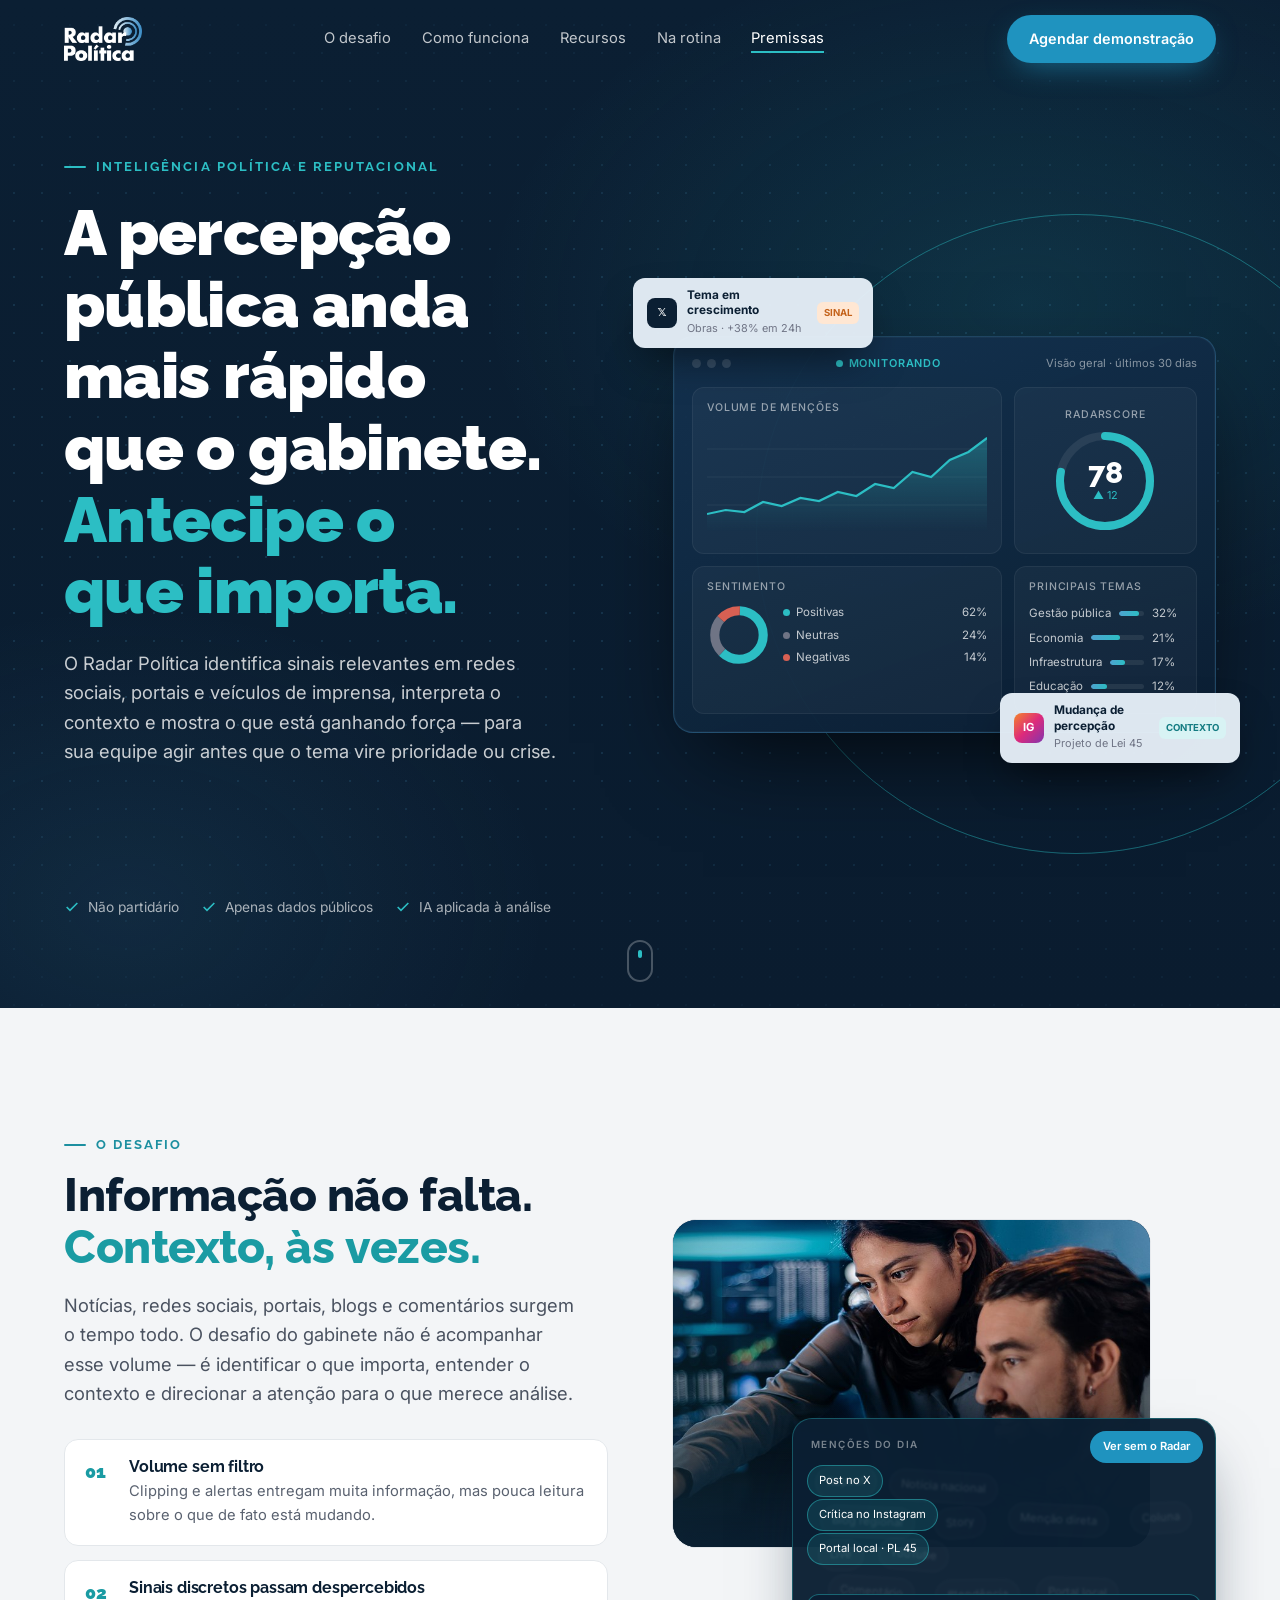
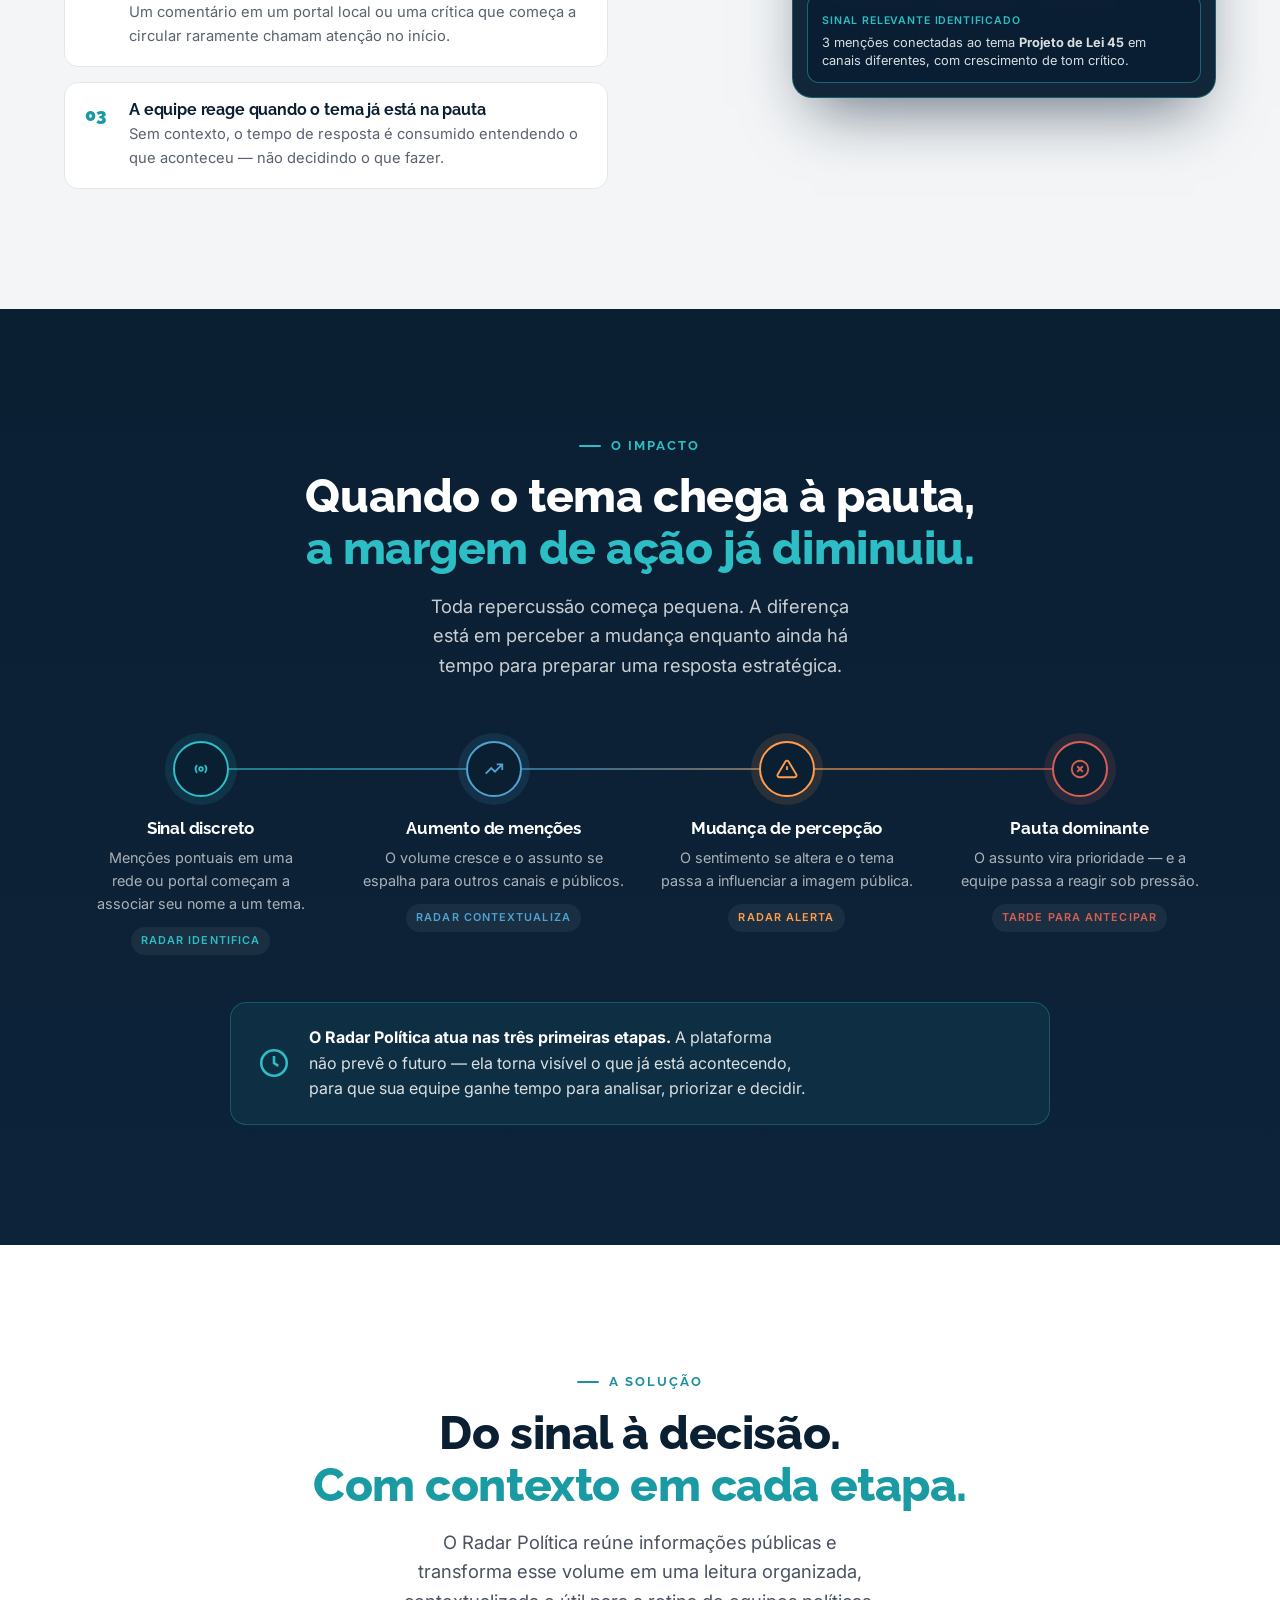
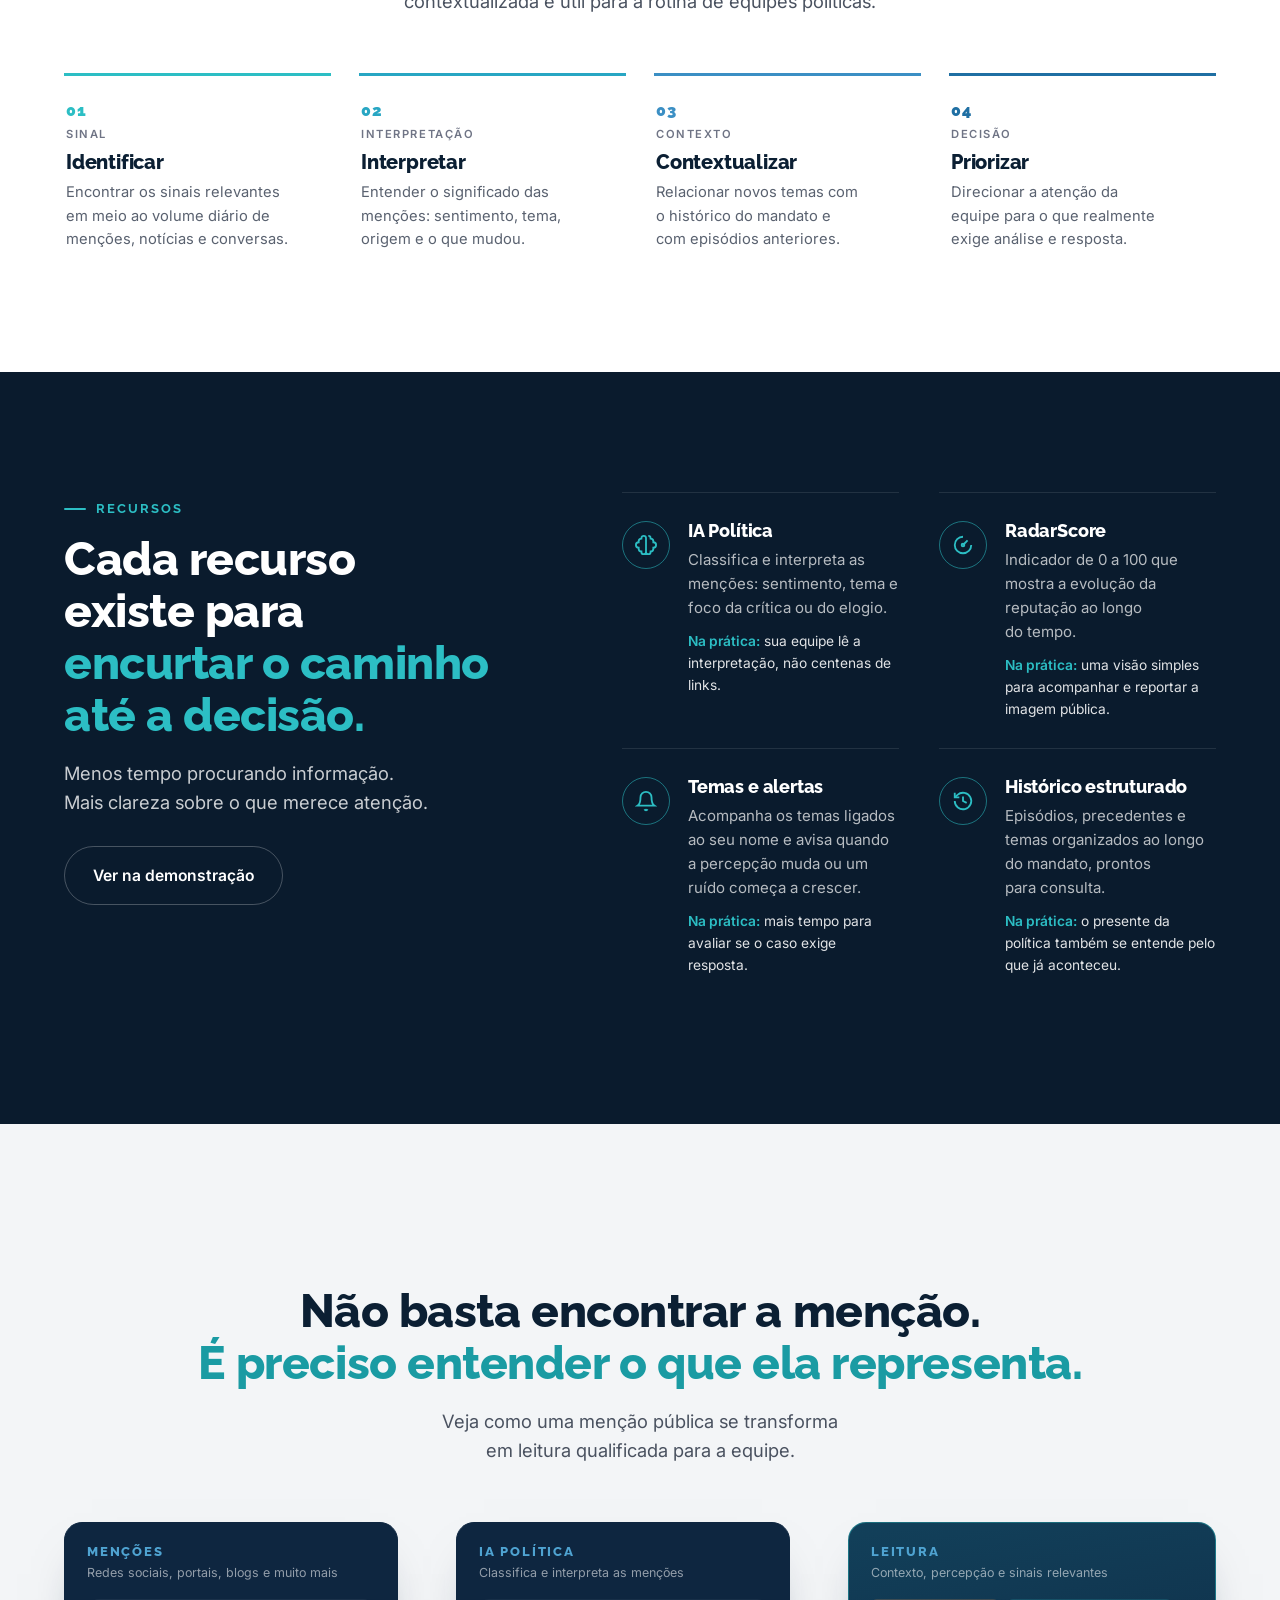
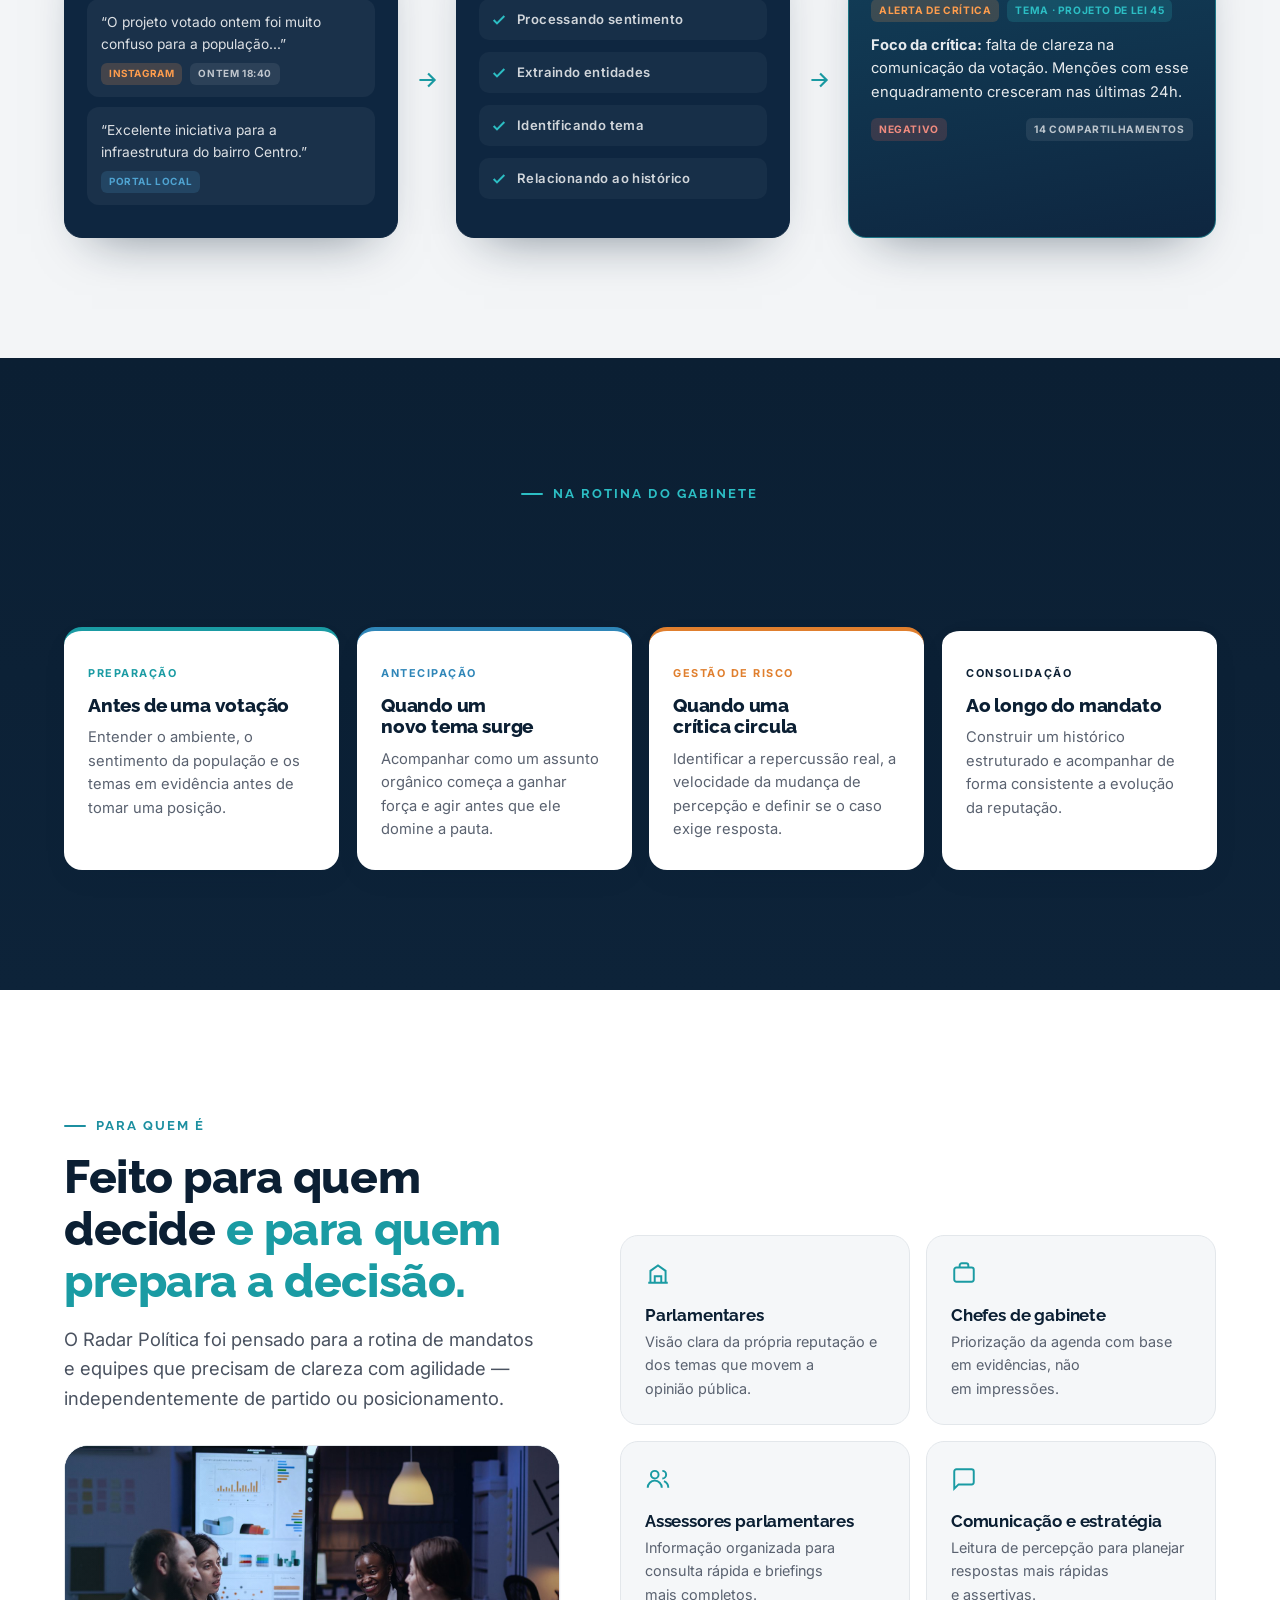
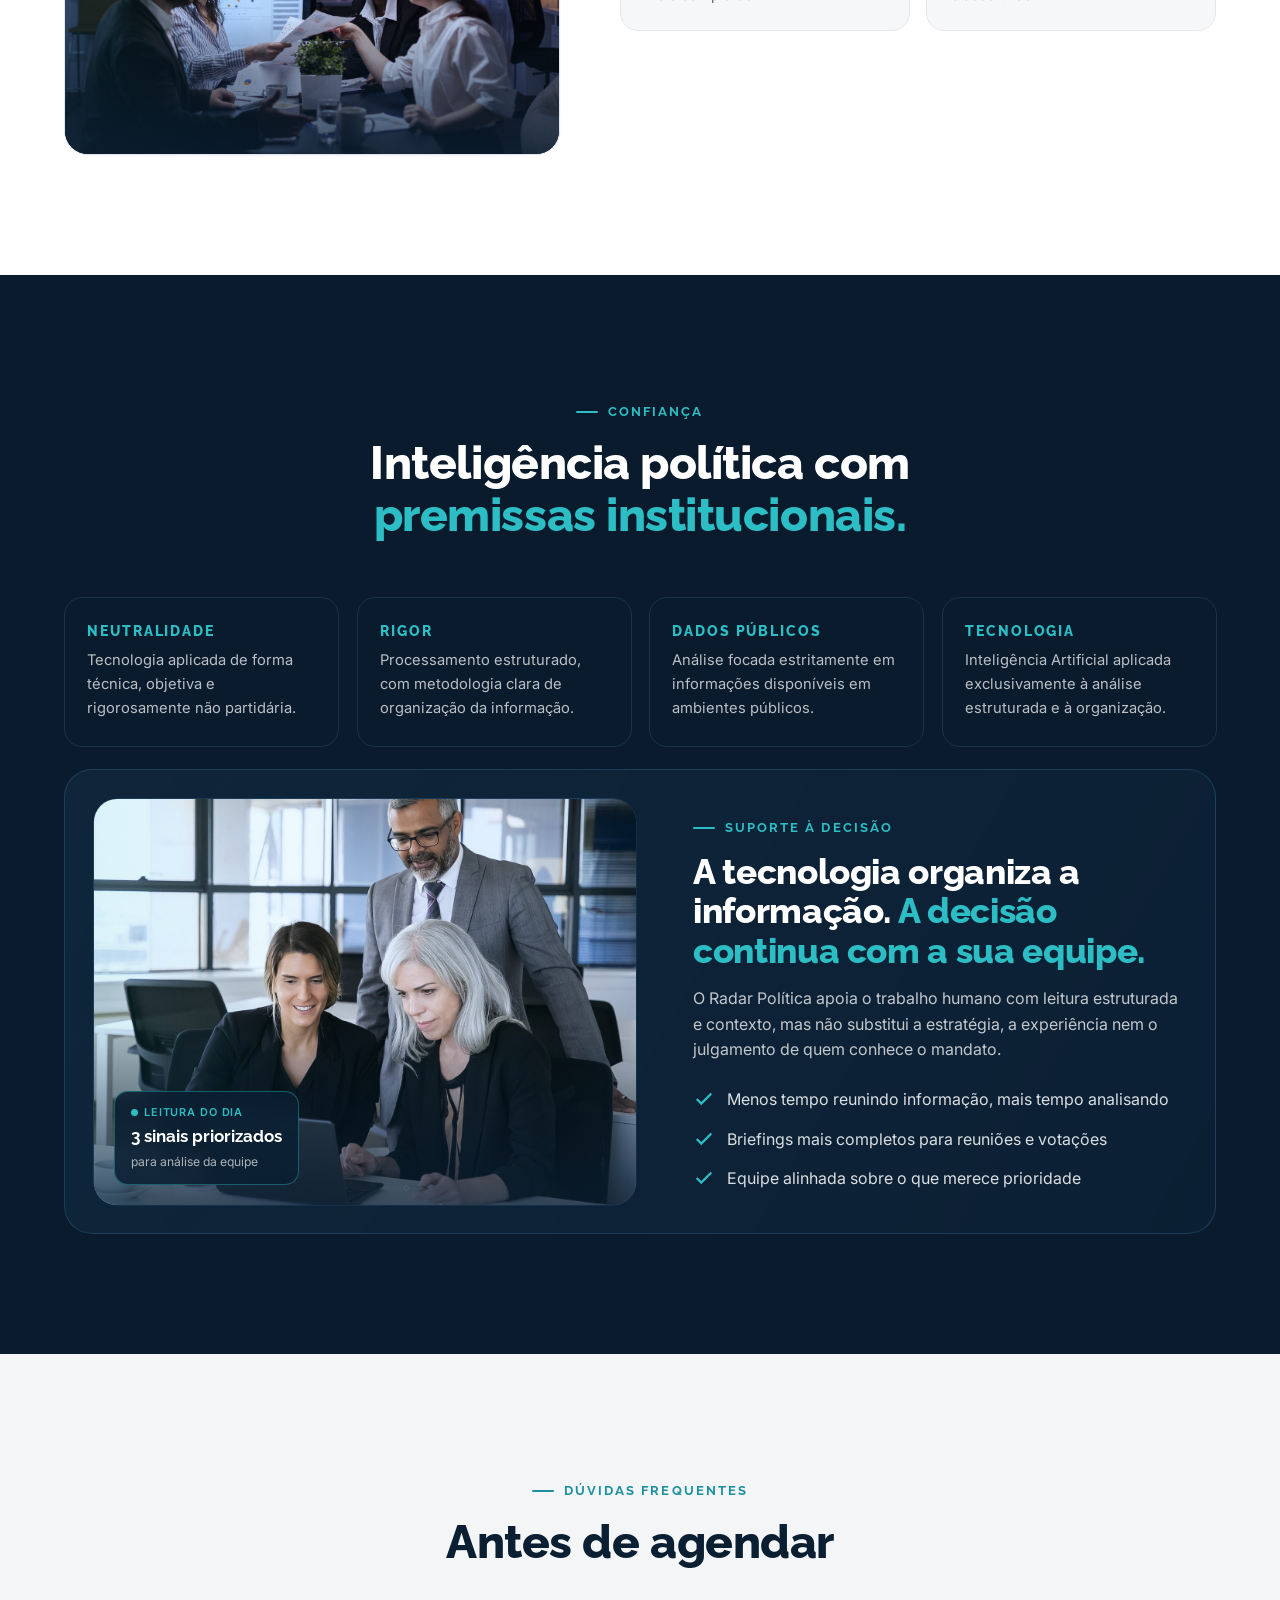
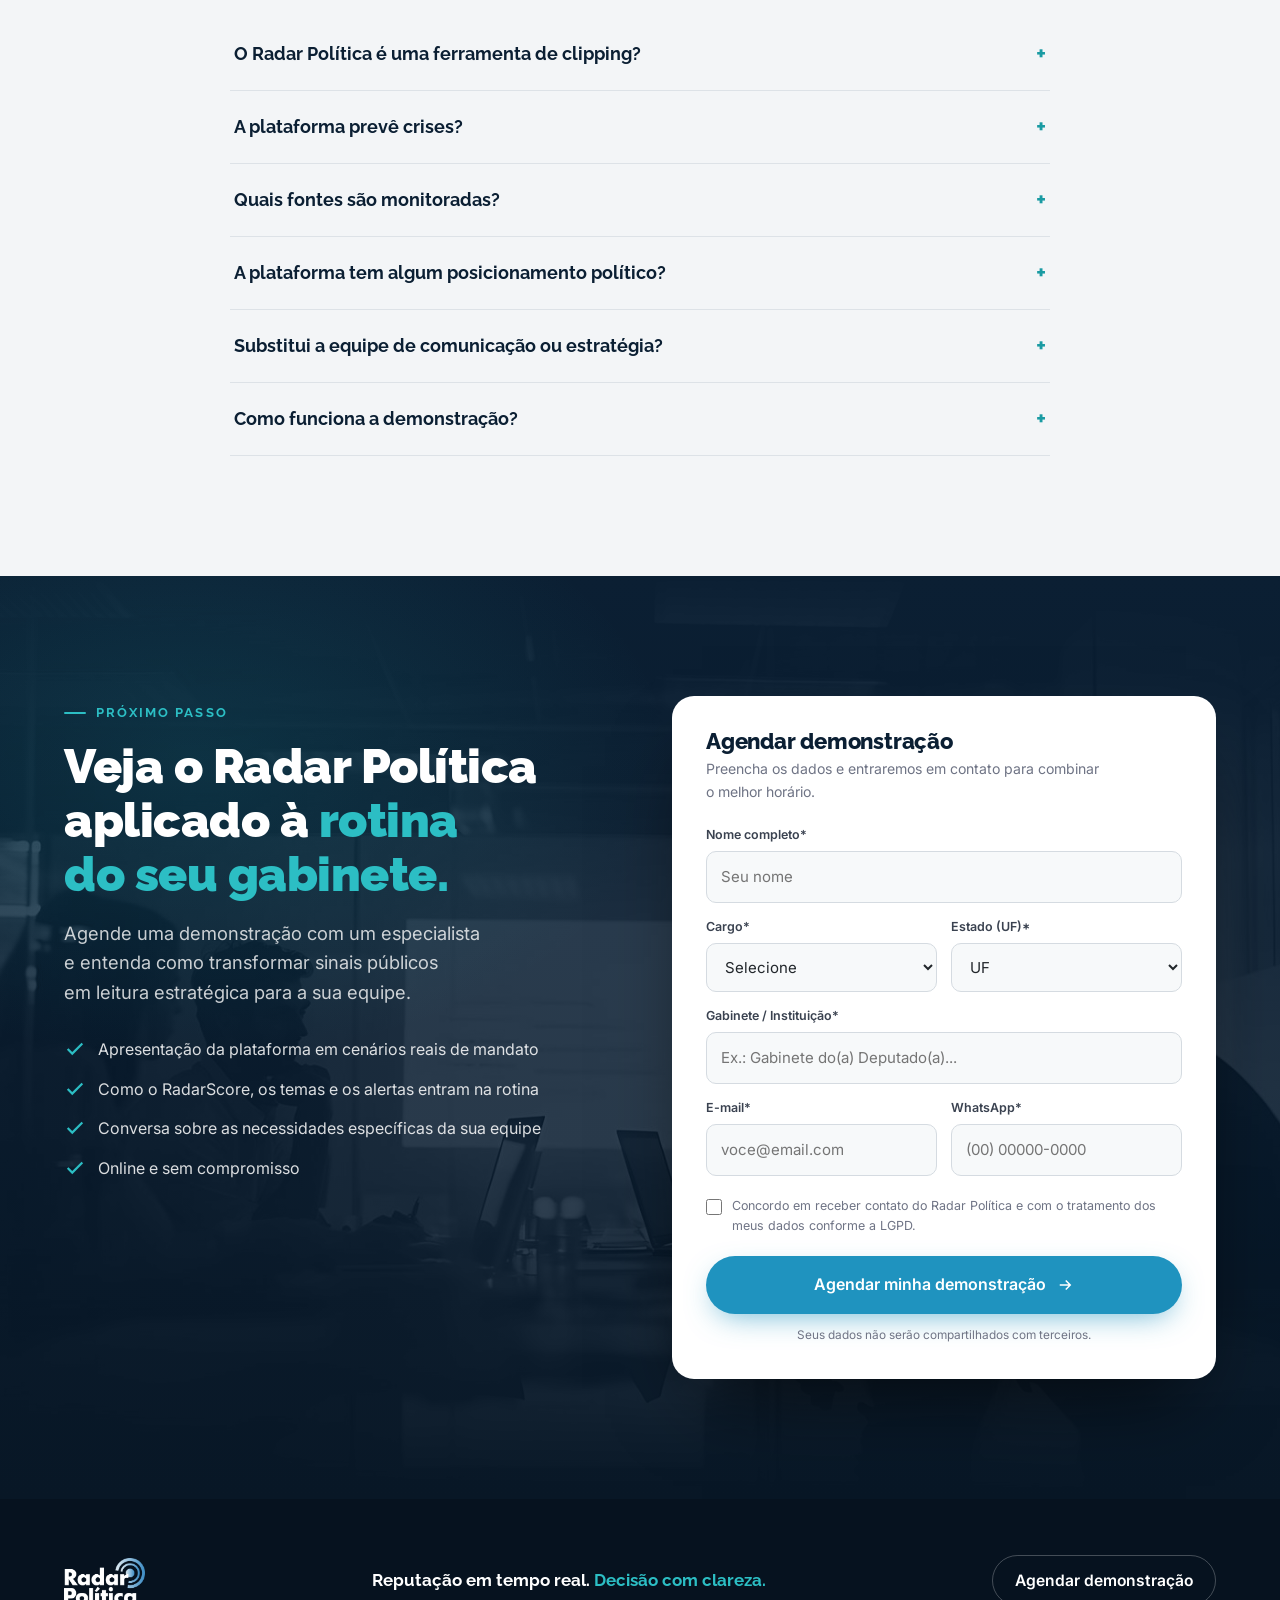
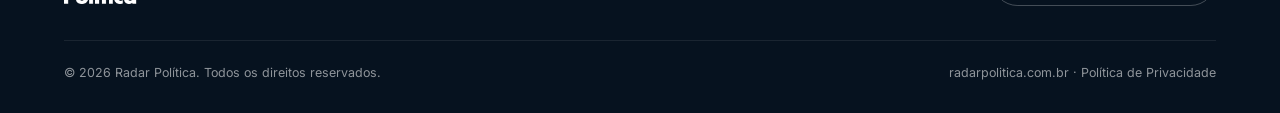
==== commit 1d50c8ce: "Add files via upload" ====
--- a/index.html
+++ b/index.html
@@ -148,8 +148,14 @@
         <div class="pain" data-a="left"><span class="n">03</span><div><h4>A equipe reage quando o tema já está na pauta</h4><p>Sem contexto, o tempo de resposta é consumido entendendo o que aconteceu — não decidindo o que fazer.</p></div></div>
       </div>
     </div>
-    <div class="noise" id="noise" data-a="scale" style="--d:.15s">
-      <button class="toggle" id="noiseBtn" type="button">Ver com o Radar</button>
+    <div class="prob-visual">
+      <figure class="photo prob-photo" data-a="reveal">
+        <img src="assets/img/equipe-tela.jpg" alt="Equipe identificando informações relevantes em uma tela" loading="lazy" width="780" height="570">
+      </figure>
+      <div class="noise" id="noise" data-a="up" style="--d:.35s">
+        <span class="noise-tag">Menções do dia</span>
+        <button class="toggle" id="noiseBtn" type="button">Ver com o Radar</button>
+      </div>
     </div>
   </div>
 </section>
@@ -196,64 +202,40 @@
 </section>
 
 <!-- ============ SOLUÇÃO ============ -->
-<section class="sec" id="como-funciona">
+<section class="sec light white" id="como-funciona">
   <div class="wrap center">
     <span class="eyebrow" data-a="up">A solução</span>
     <h2 class="h2" data-a="up" style="--d:.08s">Do sinal à decisão. <br><span class="hl">Com contexto em cada etapa.</span></h2>
     <p class="lead" data-a="up" style="--d:.16s">O Radar Política reúne informações públicas e transforma esse volume em uma leitura organizada, contextualizada e útil para a rotina de equipes políticas.</p>
     <div class="flow" data-stagger>
-      <div class="fcard" data-a="up"><div class="num">01</div><div class="lbl">Sinal</div><h3>Identificar</h3><p>Encontrar os sinais relevantes em meio ao volume diário de menções, notícias e conversas.</p></div>
-      <div class="fcard" data-a="up"><div class="num">02</div><div class="lbl">Interpretação</div><h3>Interpretar</h3><p>Entender o significado das menções: sentimento, tema, origem e o que mudou.</p></div>
-      <div class="fcard" data-a="up"><div class="num">03</div><div class="lbl">Contexto</div><h3>Contextualizar</h3><p>Relacionar novos temas com o histórico do mandato e com episódios anteriores.</p></div>
-      <div class="fcard" data-a="up"><div class="num">04</div><div class="lbl">Decisão</div><h3>Priorizar</h3><p>Direcionar a atenção da equipe para o que realmente exige análise e resposta.</p></div>
+      <div class="fcard" data-a="up" style="--c:#2CBEC4"><div class="num">01</div><div class="lbl">Sinal</div><h3>Identificar</h3><p>Encontrar os sinais relevantes em meio ao volume diário de menções, notícias e conversas.</p></div>
+      <div class="fcard" data-a="up" style="--c:#28A6C3"><div class="num">02</div><div class="lbl">Interpretação</div><h3>Interpretar</h3><p>Entender o significado das menções: sentimento, tema, origem e o que mudou.</p></div>
+      <div class="fcard" data-a="up" style="--c:#3B8FC4"><div class="num">03</div><div class="lbl">Contexto</div><h3>Contextualizar</h3><p>Relacionar novos temas com o histórico do mandato e com episódios anteriores.</p></div>
+      <div class="fcard" data-a="up" style="--c:#1F6FA3"><div class="num">04</div><div class="lbl">Decisão</div><h3>Priorizar</h3><p>Direcionar a atenção da equipe para o que realmente exige análise e resposta.</p></div>
     </div>
   </div>
 </section>
 
 <!-- ============ RECURSOS ============ -->
 <section class="sec features" id="recursos">
-  <div class="wrap">
-    <div class="center">
+  <div class="wrap feat-wrap">
+    <div class="feat-head">
       <span class="eyebrow" data-a="up">Recursos</span>
-      <h2 class="h2" data-a="up" style="--d:.08s">Cada recurso existe para <br><span class="hl">encurtar o caminho até a decisão.</span></h2>
-    </div>
-    <div class="feat-grid" data-stagger>
-      <div class="feat wide" data-a="up">
-        <div class="ico"><svg viewBox="0 0 24 24" fill="none" stroke="currentColor" stroke-width="2"><path d="M9.5 2A2.5 2.5 0 0 0 7 4.5v.5a3 3 0 0 0-3 3v1a3 3 0 0 0 0 6v1a3 3 0 0 0 3 3v.5A2.5 2.5 0 0 0 12 19.5v-15A2.5 2.5 0 0 0 9.5 2zM14.5 2A2.5 2.5 0 0 1 17 4.5v.5a3 3 0 0 1 3 3v1a3 3 0 0 1 0 6v1a3 3 0 0 1-3 3v.5a2.5 2.5 0 0 1-5 0"/></svg></div>
-        <h3>IA Política</h3>
-        <p>Classifica e interpreta automaticamente as menções em redes sociais, portais e blogs: sentimento, tema, entidades citadas e foco da crítica ou do elogio.</p>
-        <div class="ben"><b>Na prática:</b> <span>sua equipe lê a interpretação, não centenas de links soltos.</span></div>
-      </div>
-      <div class="feat wide" data-a="up">
-        <div class="ico"><svg viewBox="0 0 24 24" fill="none" stroke="currentColor" stroke-width="2"><path d="M12 3a9 9 0 1 0 9 9"/><path d="M12 12l5-5"/><circle cx="12" cy="12" r="1.5"/></svg></div>
-        <h3>RadarScore</h3>
-        <p>Um indicador de 0 a 100 que acompanha a evolução da reputação no tempo, considerando volume, sentimento e o surgimento de novos temas.</p>
-        <div class="ben"><b>Na prática:</b> <span>uma visão simples para reportar a evolução da imagem pública.</span></div>
-      </div>
-      <div class="feat" data-a="up">
-        <div class="ico"><svg viewBox="0 0 24 24" fill="none" stroke="currentColor" stroke-width="2"><path d="M4 19V9M10 19V5M16 19v-7M22 19H2"/></svg></div>
-        <h3>Radar Temas</h3>
-        <p>Identifica e acompanha os temas orgânicos associados à sua presença pública.</p>
-        <div class="ben"><b>Na prática:</b> <span>saiba do que as pessoas falam antes do assunto dominar a pauta.</span></div>
-      </div>
-      <div class="feat" data-a="up">
-        <div class="ico"><svg viewBox="0 0 24 24" fill="none" stroke="currentColor" stroke-width="2"><path d="M6 8a6 6 0 0 1 12 0c0 7 3 9 3 9H3s3-2 3-9M10.3 21a1.9 1.9 0 0 0 3.4 0"/></svg></div>
-        <h3>Radar Crise</h3>
-        <p>Alertas para mudanças relevantes de percepção e para a evolução de um ruído discreto em volume crítico.</p>
-        <div class="ben"><b>Na prática:</b> <span>mais tempo para avaliar se o caso exige resposta.</span></div>
-      </div>
-      <div class="feat" data-a="up">
-        <div class="ico"><svg viewBox="0 0 24 24" fill="none" stroke="currentColor" stroke-width="2"><path d="M3 12a9 9 0 1 0 3-6.7L3 8"/><path d="M3 3v5h5M12 7v5l4 2"/></svg></div>
-        <h3>Histórico estruturado</h3>
-        <p>Episódios, precedentes e temas organizados ao longo do mandato, prontos para consulta.</p>
-        <div class="ben"><b>Na prática:</b> <span>o presente da política também se entende pelo que já aconteceu.</span></div>
-      </div>
+      <h2 class="h2" data-a="up" style="--d:.08s">Cada recurso existe para <span class="hl">encurtar o caminho até a decisão.</span></h2>
+      <p class="lead" data-a="up" style="--d:.16s">Menos tempo procurando informação. Mais clareza sobre o que merece atenção.</p>
+      <a href="#demonstracao" class="btn btn-ghost" data-a="up" style="--d:.24s">Ver na demonstração</a>
+    </div>
+    <div class="ft-list" data-stagger>
+        <div class="ft" data-a="up"><div class="ft-ico"><svg viewBox="0 0 24 24" fill="none" stroke="currentColor" stroke-width="2"><path d="M9.5 2A2.5 2.5 0 0 0 7 4.5v.5a3 3 0 0 0-3 3v1a3 3 0 0 0 0 6v1a3 3 0 0 0 3 3v.5A2.5 2.5 0 0 0 12 19.5v-15A2.5 2.5 0 0 0 9.5 2zM14.5 2A2.5 2.5 0 0 1 17 4.5v.5a3 3 0 0 1 3 3v1a3 3 0 0 1 0 6v1a3 3 0 0 1-3 3v.5a2.5 2.5 0 0 1-5 0"/></svg></div><div><h3>IA Política</h3><p>Classifica e interpreta as menções: sentimento, tema e foco da crítica ou do elogio.</p><span class="ft-ben"><b>Na prática:</b> sua equipe lê a interpretação, não centenas de links.</span></div></div>
+        <div class="ft" data-a="up"><div class="ft-ico"><svg viewBox="0 0 24 24" fill="none" stroke="currentColor" stroke-width="2"><path d="M12 3a9 9 0 1 0 9 9"/><path d="M12 12l5-5"/><circle cx="12" cy="12" r="1.5"/></svg></div><div><h3>RadarScore</h3><p>Indicador de 0 a 100 que mostra a evolução da reputação ao longo do tempo.</p><span class="ft-ben"><b>Na prática:</b> uma visão simples para acompanhar e reportar a imagem pública.</span></div></div>
+        <div class="ft" data-a="up"><div class="ft-ico"><svg viewBox="0 0 24 24" fill="none" stroke="currentColor" stroke-width="2"><path d="M6 8a6 6 0 0 1 12 0c0 7 3 9 3 9H3s3-2 3-9M10.3 21a1.9 1.9 0 0 0 3.4 0"/></svg></div><div><h3>Temas e alertas</h3><p>Acompanha os temas ligados ao seu nome e avisa quando a percepção muda ou um ruído começa a crescer.</p><span class="ft-ben"><b>Na prática:</b> mais tempo para avaliar se o caso exige resposta.</span></div></div>
+        <div class="ft" data-a="up"><div class="ft-ico"><svg viewBox="0 0 24 24" fill="none" stroke="currentColor" stroke-width="2"><path d="M3 12a9 9 0 1 0 3-6.7L3 8"/><path d="M3 3v5h5M12 7v5l4 2"/></svg></div><div><h3>Histórico estruturado</h3><p>Episódios, precedentes e temas organizados ao longo do mandato, prontos para consulta.</p><span class="ft-ben"><b>Na prática:</b> o presente da política também se entende pelo que já aconteceu.</span></div></div>
     </div>
   </div>
 </section>
 
 <!-- ============ EVIDÊNCIA ============ -->
-<section class="sec evid" id="evidencia">
+<section class="sec light evid-l" id="evidencia">
   <div class="wrap">
     <div class="center">
       <span class="eyebrow" data-a="up">Veja na prática</span>
@@ -288,46 +270,11 @@
       </div>
     </div>
 
-    <div class="scorebox" data-a="up">
-      <div>
-        <span class="eyebrow">RadarScore</span>
-        <h3>Uma visão simples da evolução da reputação</h3>
-        <p>O indicador varia conforme mudanças no cenário, volume, sentimento e surgimento de novos temas — e mostra onde olhar com mais atenção.</p>
-        <div class="big"><span data-count="74">0</span><small>/100</small></div>
-      </div>
-      <div class="schart" data-in>
-        <svg viewBox="0 0 640 230" fill="none" role="img" aria-label="Gráfico demonstrativo do RadarScore ao longo do ano">
-          <defs><linearGradient id="gb" x1="0" y1="0" x2="0" y2="1"><stop offset="0" stop-color="#4FA3D1" stop-opacity=".28"/><stop offset="1" stop-color="#4FA3D1" stop-opacity="0"/></linearGradient></defs>
-          <g stroke="rgba(255,255,255,.06)"><path d="M40 30h590M40 80h590M40 130h590M40 180h590"/></g>
-          <g class="ax" fill="rgba(255,255,255,.45)" font-family="Inter"><text x="0" y="34">100</text><text x="6" y="84">75</text><text x="6" y="134">50</text><text x="6" y="184">25</text>
-          <text x="40" y="214">Jan</text><text x="140" y="214">Mar</text><text x="250" y="214">Mai</text><text x="360" y="214">Jul</text><text x="470" y="214">Set</text><text x="580" y="214">Nov</text></g>
-          <path class="sarea" d="M40 100 C90 96,120 90,160 80 S230 60,270 62 S340 92,380 110 S440 120,470 108 S560 90,620 84 L620 185 L40 185Z" fill="url(#gb)"/>
-          <path class="sline" pathLength="1" d="M40 100 C90 96,120 90,160 80 S230 60,270 62 S340 92,380 110 S440 120,470 108 S560 90,620 84" stroke="#4FA3D1" stroke-width="2.5"/>
-          <circle class="pt" style="transition-delay:.7s" cx="160" cy="80" r="6" fill="#2CBEC4"/>
-          <circle class="pt" style="transition-delay:1s" cx="270" cy="62" r="6" fill="#4FA3D1"/>
-          <circle class="pt" style="transition-delay:1.35s" cx="380" cy="110" r="7" fill="#FF9D4D"/>
-          <circle class="pt" style="transition-delay:1.9s" cx="560" cy="88" r="6" fill="#2CBEC4"/>
-          <g font-family="Inter,system-ui,sans-serif" font-size="11.5" font-weight="600">
-            <g class="lab" data-cx="160" style="transition-delay:.9s"><line x1="160" y1="66" x2="160" y2="74" stroke="rgba(44,190,196,.55)" stroke-width="1.5" stroke-dasharray="2 3"/><rect x="89.5" y="42" width="141" height="24" rx="7" fill="#0B1F33" stroke="rgba(44,190,196,.55)"/><text x="160" y="54.5" text-anchor="middle" dominant-baseline="central" fill="#fff">Aumento de menções</text></g>
-            <g class="lab" data-cx="270" style="transition-delay:1.2s"><line x1="270" y1="30" x2="270" y2="56" stroke="rgba(79,163,209,.6)" stroke-width="1.5" stroke-dasharray="2 3"/><rect x="193.0" y="6" width="154" height="24" rx="7" fill="#0B1F33" stroke="rgba(79,163,209,.6)"/><text x="270" y="18.5" text-anchor="middle" dominant-baseline="central" fill="#fff">Mudança de percepção</text></g>
-            <g class="lab" data-cx="380" style="transition-delay:1.55s"><line x1="380" y1="117" x2="380" y2="128" stroke="rgba(255,157,77,.65)" stroke-width="1.5" stroke-dasharray="2 3"/><rect x="349.0" y="128" width="62" height="24" rx="7" fill="#0B1F33" stroke="rgba(255,157,77,.65)"/><text x="380" y="140.5" text-anchor="middle" dominant-baseline="central" fill="#FF9D4D">Alerta</text></g>
-            <g class="lab" data-cx="560" style="transition-delay:2.1s"><line x1="560" y1="74" x2="560" y2="82" stroke="rgba(44,190,196,.55)" stroke-width="1.5" stroke-dasharray="2 3"/><rect x="519.5" y="50" width="81" height="24" rx="7" fill="#0B1F33" stroke="rgba(44,190,196,.55)"/><text x="560" y="62.5" text-anchor="middle" dominant-baseline="central" fill="#fff">Novo tema</text></g>
-          </g>
-        </svg>
-        <ul class="slegend">
-          <li><i style="background:#2CBEC4"></i>Aumento de menções</li>
-          <li><i style="background:#4FA3D1"></i>Mudança de percepção</li>
-          <li><i style="background:#FF9D4D"></i>Alerta</li>
-          <li><i style="background:#2CBEC4"></i>Novo tema</li>
-        </ul>
-        <div class="note">Dados demonstrativos para fins de apresentação</div>
-      </div>
-    </div>
   </div>
 </section>
 
 <!-- ============ APLICAÇÕES ============ -->
-<section class="sec light" id="aplicacoes">
+<section class="sec rotina" id="aplicacoes">
   <div class="wrap">
     <div class="center">
       <span class="eyebrow" data-a="up">Na rotina do gabinete</span>
@@ -344,12 +291,15 @@
 </section>
 
 <!-- ============ PARA QUEM ============ -->
-<section class="sec">
+<section class="sec light white">
   <div class="wrap aud">
     <div>
       <span class="eyebrow" data-a="up">Para quem é</span>
       <h2 class="h2" data-a="up" style="--d:.08s">Feito para quem decide <span class="hl">e para quem prepara a decisão.</span></h2>
       <p class="lead" data-a="up" style="--d:.16s">O Radar Política foi pensado para a rotina de mandatos e equipes que precisam de clareza com agilidade — independentemente de partido ou posicionamento.</p>
+      <figure class="photo photo-sm" data-a="reveal" style="--d:.2s">
+        <img src="assets/img/equipe-reuniao.jpg" alt="Reunião de equipe para tomada de decisão" loading="lazy" width="1400" height="875" onerror="this.closest('figure').remove()">
+      </figure>
     </div>
     <div class="aud-list" data-stagger>
       <div class="aud-item" data-a="scale"><svg viewBox="0 0 24 24" fill="none" stroke="currentColor" stroke-width="1.8"><path d="M3 21h18M5 21V10l7-5 7 5v11M9 21v-6h6v6"/></svg><h4>Parlamentares</h4><p>Visão clara da própria reputação e dos temas que movem a opinião pública.</p></div>
@@ -373,7 +323,22 @@
       <div class="pr" data-a="up"><h4>DADOS PÚBLICOS</h4><p>Análise focada estritamente em informações disponíveis em ambientes públicos.</p></div>
       <div class="pr" data-a="up"><h4>TECNOLOGIA</h4><p>Inteligência Artificial aplicada exclusivamente à análise estruturada e à organização.</p></div>
     </div>
-    <div class="support" data-a="up"><b>SUPORTE À DECISÃO</b><p>A plataforma apoia o trabalho humano, mas não substitui a estratégia nem a decisão da sua equipe.</p></div>
+    <div class="human">
+      <figure class="photo" data-a="reveal">
+        <img src="assets/img/equipe-analise.jpg" alt="Equipe analisando informações em um notebook" loading="lazy" width="1400" height="1050">
+        <div class="photo-chip"><span class="live">LEITURA DO DIA</span><b>3 sinais priorizados</b><small>para análise da equipe</small></div>
+      </figure>
+      <div class="human-copy">
+        <span class="eyebrow" data-a="up">Suporte à decisão</span>
+        <h3 data-a="up" style="--d:.08s">A tecnologia organiza a informação. <span class="hl">A decisão continua com a sua equipe.</span></h3>
+        <p data-a="up" style="--d:.16s">O Radar Política apoia o trabalho humano com leitura estruturada e contexto, mas não substitui a estratégia, a experiência nem o julgamento de quem conhece o mandato.</p>
+        <ul class="ben-list" data-stagger>
+          <li data-a="left"><svg viewBox="0 0 24 24" fill="none" stroke="currentColor" stroke-width="2.4"><path d="M20 6 9 17l-5-5"/></svg>Menos tempo reunindo informação, mais tempo analisando</li>
+          <li data-a="left"><svg viewBox="0 0 24 24" fill="none" stroke="currentColor" stroke-width="2.4"><path d="M20 6 9 17l-5-5"/></svg>Briefings mais completos para reuniões e votações</li>
+          <li data-a="left"><svg viewBox="0 0 24 24" fill="none" stroke="currentColor" stroke-width="2.4"><path d="M20 6 9 17l-5-5"/></svg>Equipe alinhada sobre o que merece prioridade</li>
+        </ul>
+      </div>
+    </div>
   </div>
 </section>
 
--- a/assets/css/style.css
+++ b/assets/css/style.css
@@ -154,16 +154,19 @@
 
 /* Problem */
 .prob-grid{display:grid;grid-template-columns:1fr 1fr;gap:64px;align-items:center}
-.noise{position:relative;height:440px;border-radius:24px;background:var(--navy);overflow:hidden;border:1px solid #d9dee4}
-.noise .chip{position:absolute;background:rgba(255,255,255,.07);border:1px solid rgba(255,255,255,.12);color:rgba(255,255,255,.7);font-size:.74rem;padding:7px 12px;border-radius:999px;white-space:nowrap;transition:all 1.1s cubic-bezier(.6,.1,.2,1)}
+.prob-visual{position:relative;padding-bottom:150px}
+.prob-photo{aspect-ratio:16/11;width:88%;box-shadow:0 30px 60px -30px rgba(11,31,51,.45);border-color:#d9dee4}
+.noise{position:absolute;right:0;bottom:0;width:78%;height:280px;border-radius:20px;background:rgba(11,31,51,.97);overflow:hidden;border:1px solid rgba(44,190,196,.35);box-shadow:0 30px 60px -20px rgba(11,31,51,.6);z-index:2}
+.noise-tag{position:absolute;top:18px;left:18px;font-size:.62rem;font-weight:600;letter-spacing:.14em;text-transform:uppercase;color:rgba(255,255,255,.45);z-index:2}
+.noise .chip{position:absolute;background:rgba(255,255,255,.07);border:1px solid rgba(255,255,255,.12);color:rgba(255,255,255,.7);font-size:.7rem;padding:6px 11px;border-radius:999px;white-space:nowrap;transition:all 1.1s cubic-bezier(.6,.1,.2,1)}
 .noise .chip.key{border-color:rgba(44,190,196,.5)}
 .noise.sorted .chip{opacity:.18;filter:blur(1px)}
 .noise.sorted .chip.key{opacity:1;filter:none;background:rgba(44,190,196,.15);color:#fff}
-.noise .focus{position:absolute;right:20px;bottom:20px;left:20px;background:rgba(11,31,51,.92);border:1px solid rgba(44,190,196,.45);border-radius:14px;padding:16px 18px;color:#fff;opacity:0;transform:translateY(16px);transition:.7s .5s}
+.noise .focus{position:absolute;right:14px;bottom:14px;left:14px;background:rgba(11,31,51,.92);border:1px solid rgba(44,190,196,.45);border-radius:12px;padding:11px 14px;color:#fff;opacity:0;transform:translateY(16px);transition:.7s .5s}
 .noise.sorted .focus{opacity:1;transform:none}
 .focus small{color:var(--cyan);font-weight:600;letter-spacing:.08em;font-size:.66rem}
-.focus p{font-size:.88rem;margin-top:4px;color:rgba(255,255,255,.85)}
-.noise .toggle{position:absolute;top:16px;right:16px;z-index:3;font-size:.74rem;background:var(--cta);color:#fff;border:0;border-radius:999px;padding:9px 16px;cursor:pointer;font-weight:600}
+.focus p{font-size:.8rem;line-height:1.45;margin-top:2px;color:rgba(255,255,255,.85)}
+.noise .toggle{position:absolute;top:12px;right:12px;z-index:3;font-size:.7rem;background:var(--cta);color:#fff;border:0;border-radius:999px;padding:7px 13px;cursor:pointer;font-weight:600}
 .pains{display:grid;gap:14px;margin-top:30px}
 .pain{display:flex;gap:16px;padding:18px 20px;background:#fff;border-radius:14px;border:1px solid #e3e7eb;transition:box-shadow .3s,transform .3s}
 @media (hover:hover){.pain:hover{box-shadow:0 14px 30px -18px rgba(11,31,51,.35)}}
@@ -325,8 +328,74 @@
 .foot .tagline{font-family:var(--ff-h);font-weight:700;color:#fff;font-size:1.05rem}
 .foot-b{margin-top:34px;padding-top:22px;border-top:1px solid rgba(255,255,255,.08);display:flex;justify-content:space-between;gap:10px 20px;flex-wrap:wrap;font-size:.78rem}
 
+.cta::before{content:"";position:absolute;inset:0;background:url(../img/cta-bg.jpg) center/cover no-repeat;opacity:.22;mix-blend-mode:luminosity;-webkit-mask-image:linear-gradient(180deg,transparent,#000 30%,#000 70%,transparent);mask-image:linear-gradient(180deg,transparent,#000 30%,#000 70%,transparent);pointer-events:none}
+.cta .wrap{position:relative;z-index:1}
+
+/* ===== Ritmo claro/escuro (respiro no meio da página) ===== */
+.light.white{background:#fff}
+/* Solução: colunas editoriais, sem caixas */
+.light .flow{gap:28px}
+.light .fcard{background:none;border:0;border-top:3px solid var(--c,#2CBEC4);border-radius:0;padding:22px 2px 0}
+.light .fcard::after{display:none}
+.light .fcard .num{font-size:1rem;color:var(--c,#2CBEC4);letter-spacing:.06em}
+.light .fcard .lbl{color:#6f7485;margin:2px 0 8px}
+.light .fcard h3{color:var(--navy)}
+.light .fcard p{color:#5a6270}
+/* Evidência: fundo claro, cards escuros como telas do produto */
+.evid-l .dcol,.evid-l .scorebox{background:#0E2640;border-color:#0E2640;color:#fff;box-shadow:0 24px 50px -28px rgba(11,31,51,.55)}
+.evid-l .dcol.reading{background:linear-gradient(170deg,#12405A,#0E2640);border-color:rgba(44,190,196,.45)}
+.evid-l .scorebox .eyebrow{color:var(--cyan)}
+.evid-l .arrow{color:#1A9BA3}
+/* Na rotina: agora escuro, com cards brancos */
+.rotina{background:linear-gradient(180deg,#0B1F33,#0D2339)}
+.rotina .swipe{color:rgba(255,255,255,.55)}
+/* Para quem é: claro */
+.light .aud-item{background:#F5F7F9;border-color:#e3e7eb}
+.light .aud-item h4{color:var(--navy)}
+.light .aud-item p{color:#5a6270}
+.light .aud-item svg{color:#1A9BA3}
+.light .photo{border-color:#e3e7eb;box-shadow:0 30px 60px -34px rgba(11,31,51,.45)}
+/* Recursos: cards mais leves */
+.feat{background:rgba(255,255,255,.025)}
+
+/* Recursos — layout editorial, sem caixas */
+.feat-wrap{display:grid;grid-template-columns:.9fr 1.1fr;gap:72px;align-items:start}
+.feat-head{position:sticky;top:calc(var(--hdr) + 40px)}
+.feat-head .btn{margin-top:28px}
+.ft-list{display:grid;grid-template-columns:1fr 1fr;gap:0 40px}
+.ft{display:grid;grid-template-columns:48px 1fr;gap:18px;padding:28px 0;border-top:1px solid rgba(255,255,255,.1)}
+.ft-ico{width:48px;height:48px;border-radius:50%;border:1.5px solid rgba(44,190,196,.55);display:grid;place-items:center;color:var(--cyan)}
+.ft-ico svg{width:22px;height:22px}
+.ft h3{font-size:1.15rem;font-weight:800;margin-bottom:6px}
+.ft p{font-size:.94rem;color:rgba(255,255,255,.7)}
+.ft-ben{display:block;margin-top:10px;font-size:.86rem;color:rgba(255,255,255,.88)}
+.ft-ben b{color:var(--cyan);font-weight:600}
+@media (max-width:1024px){.feat-wrap{grid-template-columns:1fr;gap:36px}.feat-head{position:static;max-width:720px}}
+@media (max-width:640px){.ft-list{grid-template-columns:1fr}.ft{padding:22px 0}.feat-head .btn{width:100%}}
+
+/* Fotos humanizadas */
+.photo{position:relative;margin:0;border-radius:24px;overflow:hidden;border:1px solid var(--line);background:#0E2640;box-shadow:0 40px 80px -40px rgba(0,0,0,.8)}
+.photo img{width:100%;height:100%;object-fit:cover;display:block;transform:scale(1.12);transition:transform 1.6s var(--ease)}
+.photo::after{content:"";position:absolute;inset:0;background:linear-gradient(180deg,transparent 55%,rgba(11,31,51,.75)),linear-gradient(90deg,rgba(44,190,196,.10),transparent 40%);pointer-events:none}
+.js .photo[data-a="reveal"]{opacity:0;clip-path:inset(10% 10% 10% 10% round 24px);transition:clip-path 1.3s var(--ease),opacity .6s ease;transition-delay:var(--d,0s)}
+.js .photo[data-a="reveal"].in{opacity:1;clip-path:inset(0 0 0 0 round 24px)}
+.photo.in img,html:not(.js) .photo img{transform:scale(1)}
+.photo-chip{position:absolute;left:20px;bottom:20px;z-index:2;background:rgba(11,31,51,.88);backdrop-filter:blur(8px);-webkit-backdrop-filter:blur(8px);border:1px solid rgba(44,190,196,.4);border-radius:14px;padding:12px 16px;display:grid;gap:2px;opacity:0;transform:translateY(12px);transition:.7s var(--ease) .9s}
+.photo.in .photo-chip,html:not(.js) .photo-chip{opacity:1;transform:none}
+.photo-chip b{font-family:var(--ff-h);font-size:1.05rem}
+.photo-chip small{font-size:.76rem;color:rgba(255,255,255,.65)}
+.human{margin-top:22px;display:grid;grid-template-columns:1.1fr 1fr;gap:56px;align-items:center;padding:28px;border-radius:28px;background:linear-gradient(120deg,rgba(79,163,209,.08),rgba(16,42,67,.35));border:1px solid rgba(79,163,209,.22)}
+.human .photo{aspect-ratio:4/3}
+.human-copy h3{font-size:clamp(1.5rem,1.1rem + 1.4vw,2.2rem);font-weight:800;margin:14px 0 16px}
+.human-copy p{color:rgba(255,255,255,.75)}
+.human-copy .ben-list{margin-top:24px}
+.photo-sm{margin-top:32px;aspect-ratio:16/10}
+@media (max-width:1024px){.human{grid-template-columns:1fr;gap:32px;padding:22px}.human .photo{aspect-ratio:16/10}.photo-sm{max-width:720px}}
+@media (max-width:767px){.human{padding:14px 14px 26px;border-radius:22px}.human-copy{padding:0 6px}.human .photo{aspect-ratio:4/3}.photo-chip{left:12px;bottom:12px;padding:10px 12px}.photo-sm{margin-top:24px;aspect-ratio:4/3}}
+@media (prefers-reduced-motion:reduce){.js .photo[data-a="reveal"]{opacity:1;clip-path:none}.photo img{transform:none}.photo-chip{opacity:1;transform:none}}
+
 /* Evita estouro de grid */
-.hero-grid>*,.prob-grid>*,.aud>*,.cta-grid>*,.flow>*,.feat-grid>*,.cases-grid>*,.prem-grid>*,.aud-list>*{min-width:0}
+.hero-grid>*,.prob-grid>*,.aud>*,.cta-grid>*,.flow>*,.feat-grid>*,.cases-grid>*,.prem-grid>*,.aud-list>*,.human>*{min-width:0}
 
 /* Diagramação de texto: evita palavra sozinha na última linha */
 h1,h2,h3,h4,h5,.lead,.eyebrow,.faq summary,.center p,.tagline,.window p,.support p{text-wrap:balance}
@@ -361,7 +430,7 @@
   .rings{right:50%;transform:translate(50%,-50%)}
   .scroll-hint{display:none}
   .prob-grid{grid-template-columns:1fr;gap:44px}
-  .noise{max-width:720px;width:100%;margin:0 auto;height:400px}
+  .prob-visual{max-width:680px;width:100%;margin:0 auto}
   .tl{grid-template-columns:1fr 1fr;gap:44px 28px;max-width:760px;margin-left:auto;margin-right:auto}
   .tl::before{display:none}
   .flow{grid-template-columns:1fr 1fr}
@@ -400,7 +469,9 @@
   .f1{left:auto;right:-6px;top:-44px}
   .f2{bottom:-34px;left:-6px;right:auto}
   .rings{width:440px;height:440px}
-  .noise{height:380px}
+  .prob-visual{padding-bottom:0}
+  .prob-photo{width:100%;aspect-ratio:16/10}
+  .noise{position:relative;width:auto;height:270px;margin:-56px 12px 0}
   .pain{padding:16px}
   .tl{grid-template-columns:1fr;gap:30px;max-width:520px}
   .tl::before{display:block;left:27px;right:auto;top:10px;bottom:10px;width:2px;height:auto;background:linear-gradient(180deg,var(--cyan),var(--blue),var(--orange),var(--red));transform-origin:top;transform:scaleY(0)}
